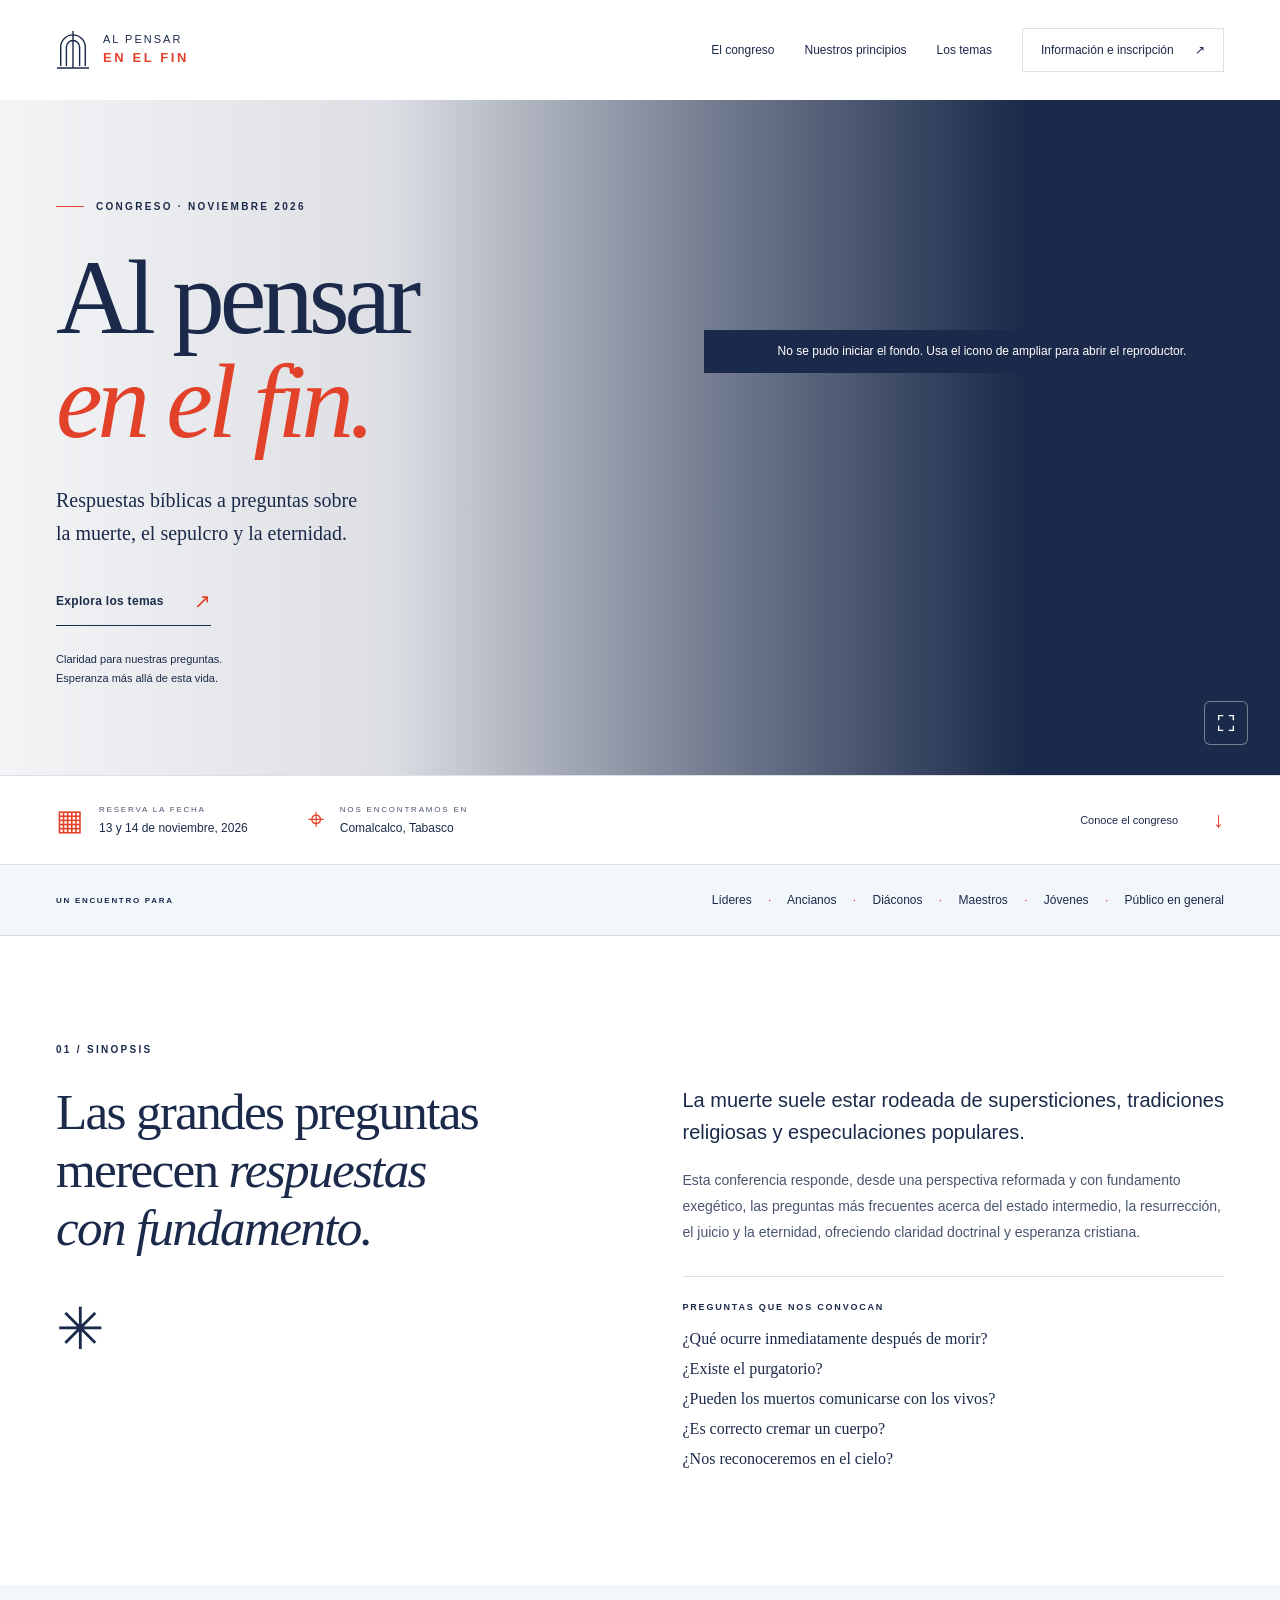
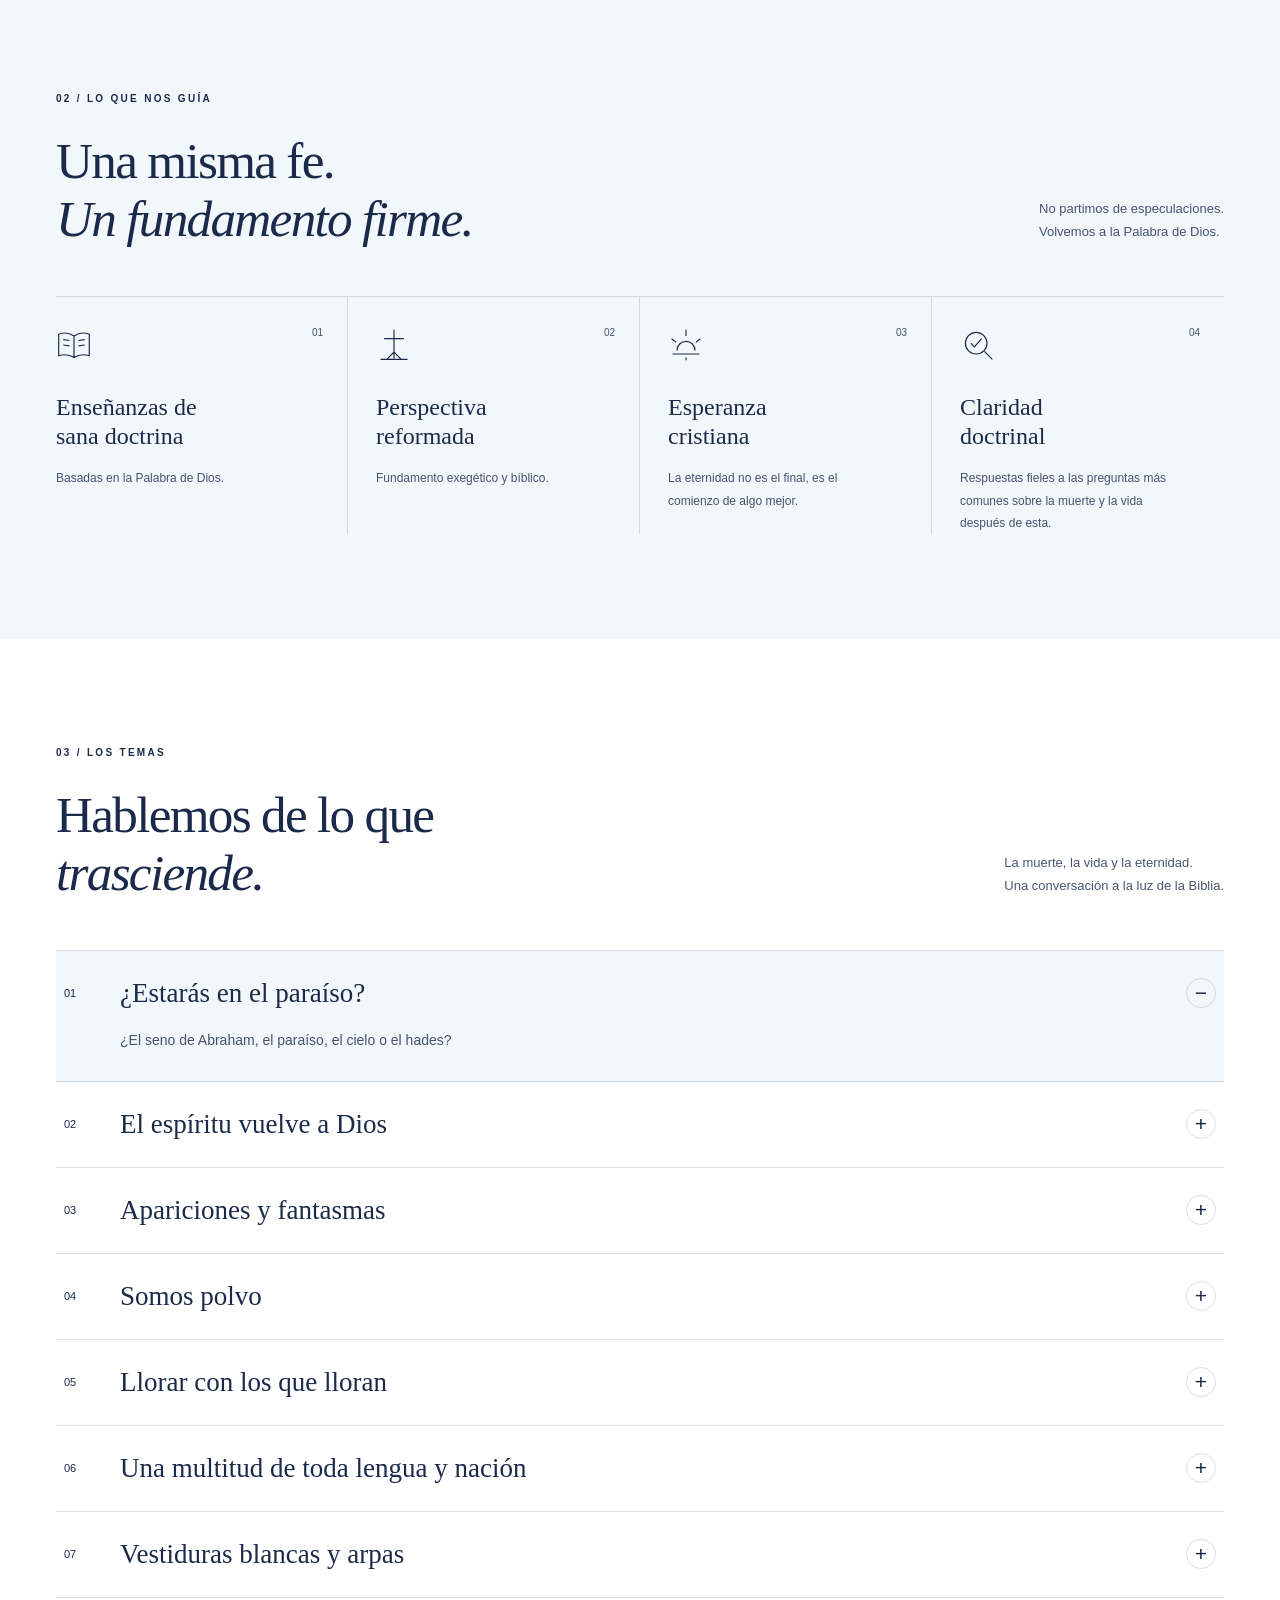
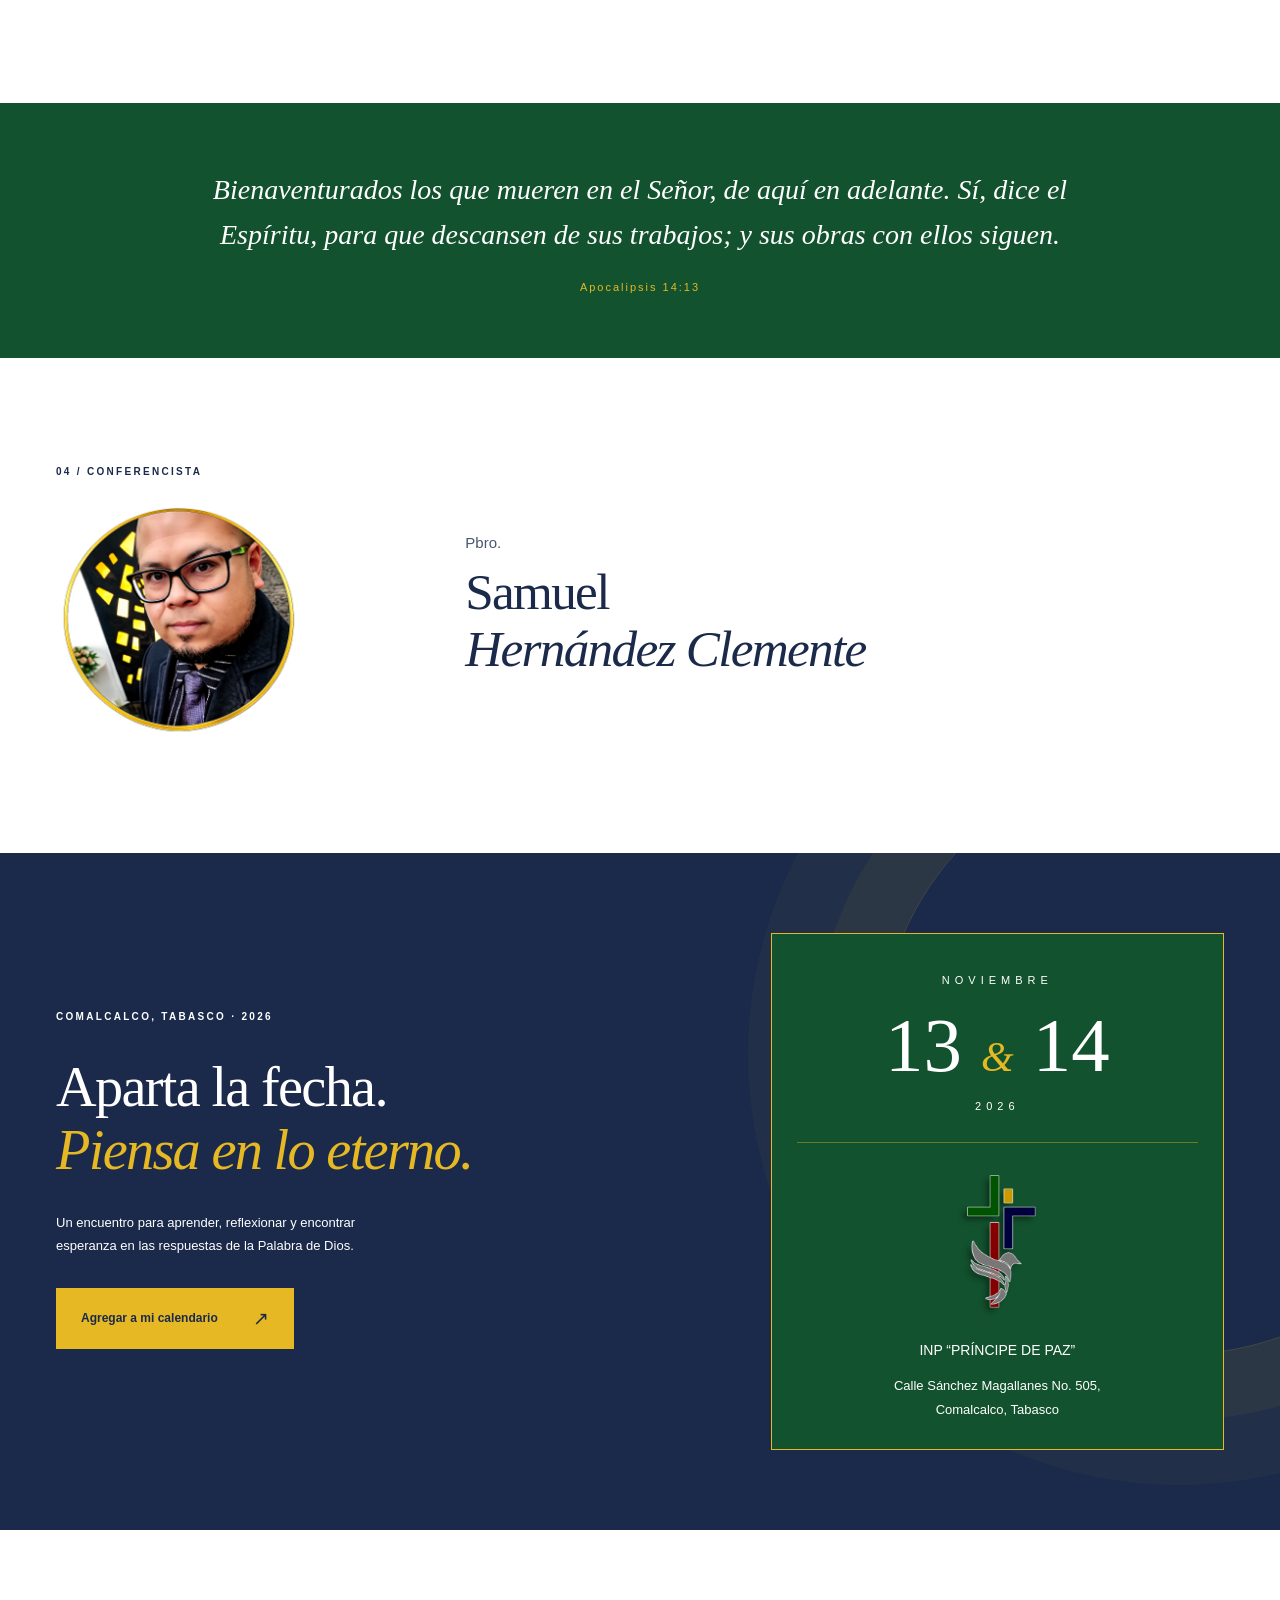
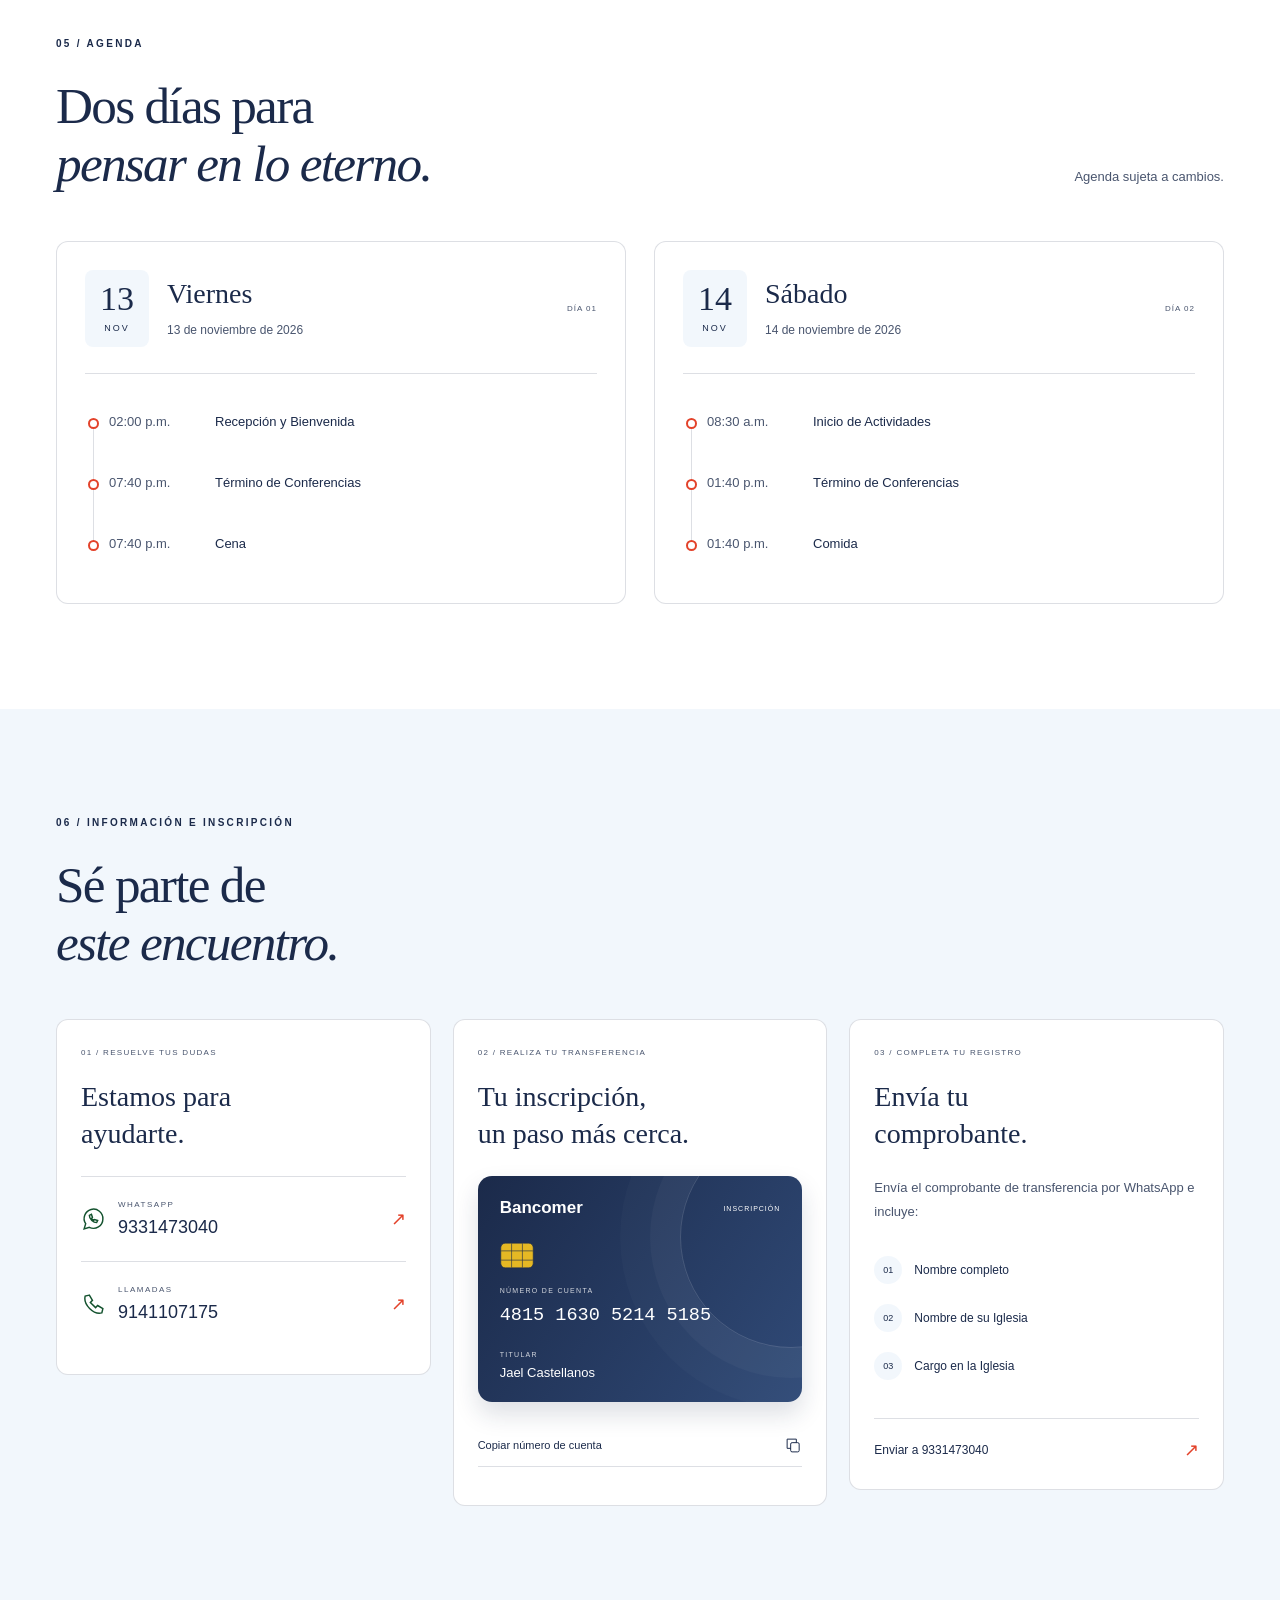
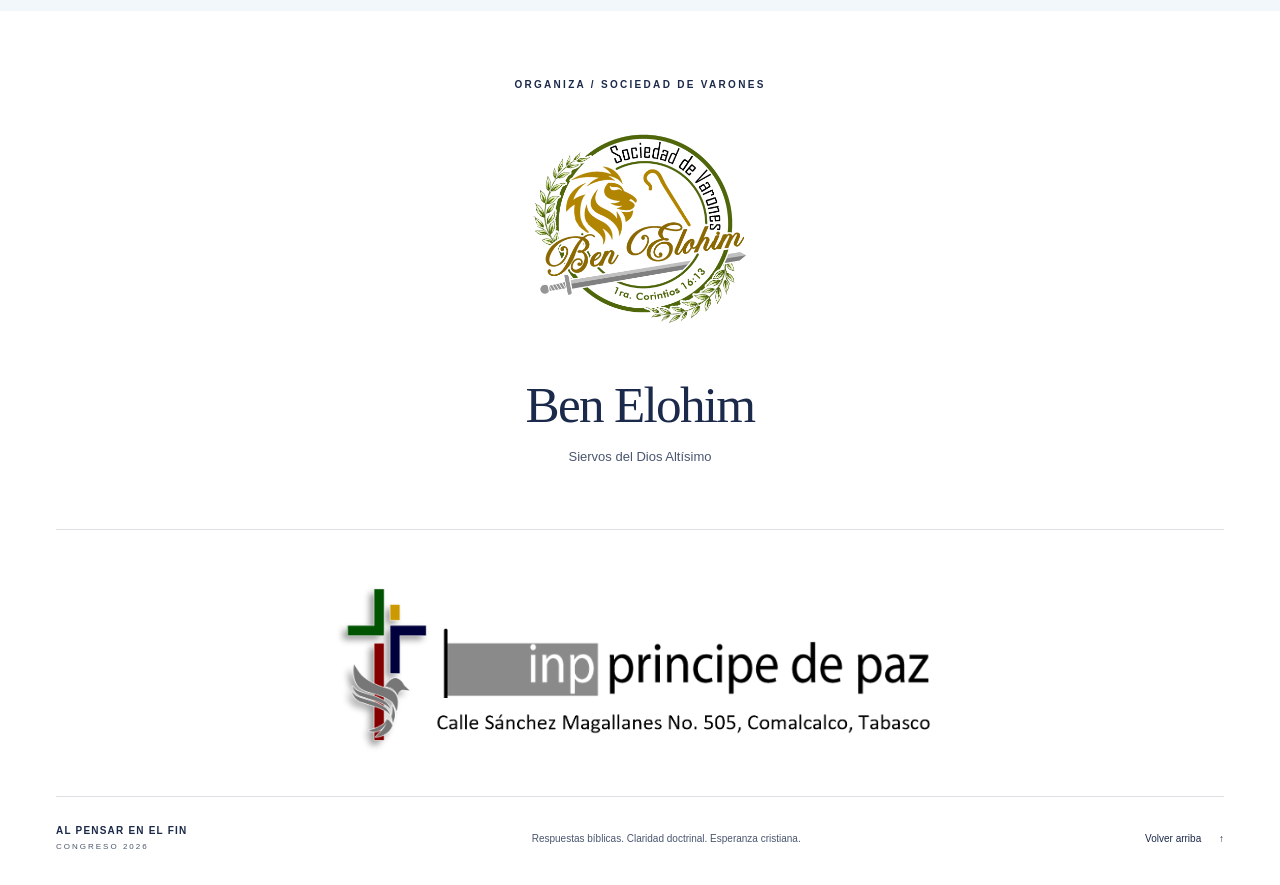
==== index.html @ 63c3a3ba "First Commit" ====
<!doctype html>
<html lang="es">
<head>
  <meta charset="UTF-8">
  <meta name="viewport" content="width=device-width, initial-scale=1">
  <meta name="theme-color" content="#1B2A4A">
  <meta name="description" content="Al pensar en el fin. Congreso de perspectiva reformada sobre la muerte, el sepulcro y la eternidad. 13 y 14 de noviembre de 2026 en Comalcalco, Tabasco.">
  <title>Al pensar en el fin — Congreso 2026</title>
  <link rel="stylesheet" href="styles.css">
  <script src="script.js" defer></script>
</head>
<body>
  <a class="skip-link" href="#contenido">Saltar al contenido</a>
  <header class="site-header">
    <a class="brand" href="#inicio" aria-label="Al pensar en el fin, inicio">
      <svg viewBox="0 0 36 42" aria-hidden="true"><path d="M5 38V18a13 13 0 0 1 26 0v20M11 38V18a7 7 0 0 1 14 0v20M18 1v39M1 40h34"/></svg>
      <span>AL PENSAR<br><strong>EN EL FIN</strong></span>
    </a>
    <button class="menu-toggle" type="button" aria-expanded="false" aria-controls="navigation">Menú <span aria-hidden="true">☰</span></button>
    <nav id="navigation" aria-label="Navegación principal">
      <a href="#congreso">El congreso</a>
      <a href="#principios">Nuestros principios</a>
      <a href="#temas">Los temas</a>
      <a class="nav-cta" href="#inscripcion">Información e inscripción <span aria-hidden="true">↗</span></a>
    </nav>
  </header>

  <main id="contenido">
    <section class="hero" id="inicio" aria-labelledby="hero-title">
      <div class="hero-inner container">
        <div class="hero-copy">
          <p class="eyebrow"><span class="little-line"></span> CONGRESO · NOVIEMBRE 2026</p>
          <h1 id="hero-title">Al pensar<br><em>en el fin.</em></h1>
          <p class="hero-description">Respuestas bíblicas a preguntas sobre<br class="desktop-break"> la muerte, el sepulcro y la eternidad.</p>
          <a class="hero-link" href="#temas">Explora los temas <span aria-hidden="true">↗</span></a>
          <p class="hero-caption">Claridad para nuestras preguntas.<br>Esperanza más allá de esta vida.</p>
        </div>
      </div>
        <div class="hero-art">
          <video class="hero-video" id="background-video" src="img/background_lite.mp4" autoplay muted loop playsinline aria-hidden="true" tabindex="-1"></video>
          <button class="video-open" id="video-open" type="button" aria-haspopup="dialog" aria-controls="video-dialog" aria-label="Ampliar video" title="Ampliar video">
            <svg viewBox="0 0 24 24" fill="none" stroke="currentColor" stroke-width="1.5" aria-hidden="true"><path d="M9 4H4v5m11-5h5v5M4 15v5h5m11-5v5h-5"/></svg>
          </button>
          <p class="video-status" id="background-status" role="status"></p>
        </div>
      <div class="hero-meta-bar"><div class="hero-meta container">
        <div><span class="meta-icon" aria-hidden="true">▦</span><p><span>RESERVA LA FECHA</span><strong>13 y 14 de noviembre, 2026</strong></p></div>
        <div><span class="meta-icon" aria-hidden="true">⌖</span><p><span>NOS ENCONTRAMOS EN</span><strong>Comalcalco, Tabasco</strong></p></div>
        <a href="#congreso" class="discover">Conoce el congreso <span aria-hidden="true">↓</span></a>
      </div></div>
    </section>

    <div class="audience-strip"><div class="container"><span>UN ENCUENTRO PARA</span><p>Líderes <b>·</b> Ancianos <b>·</b> Diáconos <b>·</b> Maestros <b>·</b> Jóvenes <b>·</b> Público en general</p></div></div>

    <section class="section container overview" id="congreso" aria-labelledby="overview-title">
      <div>
        <p class="eyebrow">01 / SINOPSIS</p>
        <h2 id="overview-title">Las grandes preguntas<br>merecen <em>respuestas<br>con fundamento.</em></h2>
        <span class="section-mark" aria-hidden="true">✳</span>
      </div>
      <div class="overview-copy">
        <p class="lead">La muerte suele estar rodeada de supersticiones, tradiciones religiosas y especulaciones populares.</p>
        <p>Esta conferencia responde, desde una perspectiva reformada y con fundamento exegético, las preguntas más frecuentes acerca del estado intermedio, la resurrección, el juicio y la eternidad, ofreciendo claridad doctrinal y esperanza cristiana.</p>
        <div class="questions">
          <p class="small-label">PREGUNTAS QUE NOS CONVOCAN</p>
          <p>¿Qué ocurre inmediatamente después de morir?</p>
          <p>¿Existe el purgatorio?</p>
          <p>¿Pueden los muertos comunicarse con los vivos?</p>
          <p>¿Es correcto cremar un cuerpo?</p>
          <p>¿Nos reconoceremos en el cielo?</p>
        </div>
      </div>
    </section>

    <section class="principles-section" id="principios" aria-labelledby="principles-title">
      <div class="container section">
        <div class="section-heading"><div><p class="eyebrow">02 / LO QUE NOS GUÍA</p><h2 id="principles-title">Una misma fe.<br><em>Un fundamento firme.</em></h2></div><p>No partimos de especulaciones.<br>Volvemos a la Palabra de Dios.</p></div>
        <div class="principles-grid">
          <article><span class="principle-number">01</span><svg viewBox="0 0 40 40" aria-hidden="true"><path d="M20 10C14 6 8 6 3 8v24c6-2 11-2 17 2 6-4 11-4 17-2V8c-5-2-11-2-17 2Zm0 0v24M8 14l7 1m-7 5 7 1m10-6 7-1m-7 7 7-1"/></svg><h3>Enseñanzas de<br>sana doctrina</h3><p>Basadas en la Palabra de Dios.</p></article>
          <article><span class="principle-number">02</span><svg viewBox="0 0 40 40" aria-hidden="true"><path d="M20 3v32M9 13h22M5 36h30M12 36l8-8 8 8"/></svg><h3>Perspectiva<br>reformada</h3><p>Fundamento exegético y bíblico.</p></article>
          <article><span class="principle-number">03</span><svg viewBox="0 0 40 40" aria-hidden="true"><path d="M5 30h30M10 26a10 10 0 0 1 20 0M20 3v7M4 13l5 4m27-4-5 4M20 34v3"/></svg><h3>Esperanza<br>cristiana</h3><p>La eternidad no es el final, es el comienzo de algo mejor.</p></article>
          <article><span class="principle-number">04</span><svg viewBox="0 0 40 40" aria-hidden="true"><circle cx="18" cy="18" r="12"/><path d="m27 27 9 9M12 18l4 4 8-9"/></svg><h3>Claridad<br>doctrinal</h3><p>Respuestas fieles a las preguntas más comunes sobre la muerte y la vida después de esta.</p></article>
        </div>
      </div>
    </section>

    <section class="section container topics-section" id="temas" aria-labelledby="topics-title">
      <div class="section-heading"><div><p class="eyebrow">03 / LOS TEMAS</p><h2 id="topics-title">Hablemos de lo que<br><em>trasciende.</em></h2></div><p>La muerte, la vida y la eternidad.<br>Una conversación a la luz de la Biblia.</p></div>
      <div class="topic-list">
        <details open><summary><span class="topic-number">01</span><h3>¿Estarás en el paraíso?</h3><span class="topic-toggle" aria-hidden="true"></span></summary><p>¿El seno de Abraham, el paraíso, el cielo o el hades?</p></details>
        <details><summary><span class="topic-number">02</span><h3>El espíritu vuelve a Dios</h3><span class="topic-toggle" aria-hidden="true"></span></summary><p>¿Espíritu, alma y cuerpo? ¿Cuántas partes nos componen?</p></details>
        <details><summary><span class="topic-number">03</span><h3>Apariciones y fantasmas</h3><span class="topic-toggle" aria-hidden="true"></span></summary><p>Almas en pena, contacto y comunicación con los muertos</p></details>
        <details><summary><span class="topic-number">04</span><h3>Somos polvo</h3><span class="topic-toggle" aria-hidden="true"></span></summary><p>Incineración, donación de órganos y eutanasia ¿Qué dice la Biblia?</p></details>
        <details><summary><span class="topic-number">05</span><h3>Llorar con los que lloran</h3><span class="topic-toggle" aria-hidden="true"></span></summary><p>¿Podemos guardar luto, hacer cultos fúnebres y visitar el cementerio?</p></details>
        <details><summary><span class="topic-number">06</span><h3>Una multitud de toda lengua y nación</h3><span class="topic-toggle" aria-hidden="true"></span></summary><p>¿Nos conoceremos en gloria?</p></details>
        <details><summary><span class="topic-number">07</span><h3>Vestiduras blancas y arpas</h3><span class="topic-toggle" aria-hidden="true"></span></summary><p>¿Qué haremos por la eternidad?</p></details>
      </div>
    </section>

    <section class="scripture-section" aria-label="Apocalipsis 14:13">
      <figure class="container">
        <blockquote>Bienaventurados los que mueren en el Señor, de aquí en adelante. Sí, dice el Espíritu, para que descansen de sus trabajos; y sus obras con ellos siguen.</blockquote>
        <figcaption>Apocalipsis 14:13</figcaption>
      </figure>
    </section>

    <section class="section container speaker-section" id="conferencista" aria-labelledby="speaker-title">
      <div class="speaker-portrait"><p class="eyebrow">04 / CONFERENCISTA</p><img src="img/foto_conferencista.png" alt="Pbro. Samuel Hernández Clemente" width="243" height="231" loading="lazy" decoding="async"></div>
      <div><p class="speaker-title">Pbro.</p><h2 id="speaker-title">Samuel<br><em>Hernández Clemente</em></h2></div>
    </section>

    <section class="event-section" id="encuentro" aria-labelledby="event-title">
      <div class="container event-inner">
        <div class="event-copy"><p class="eyebrow">COMALCALCO, TABASCO · 2026</p><h2 id="event-title">Aparta la fecha.<br><em>Piensa en lo eterno.</em></h2><p>Un encuentro para aprender, reflexionar y encontrar<br class="desktop-break"> esperanza en las respuestas de la Palabra de Dios.</p><button class="button button-gold" id="calendar-download" type="button">Agregar a mi calendario <span aria-hidden="true">↗</span></button><p class="calendar-status" id="calendar-status" role="status"></p></div>
        <div class="date-card"><span>NOVIEMBRE</span><strong>13 <i>&</i> 14</strong><span>2026</span><div class="date-location"><img class="venue-logo" src="img/logo_pp.png" alt="Logo de la INP Príncipe de Paz" loading="lazy" decoding="async">INP “PRÍNCIPE DE PAZ”</div><address>Calle Sánchez Magallanes No. 505,<br>Comalcalco, Tabasco</address></div>
      </div>
    </section>

    <section class="section container" id="agenda" aria-labelledby="agenda-title">
      <div class="section-heading"><div><p class="eyebrow">05 / AGENDA</p><h2 id="agenda-title">Dos días para<br><em>pensar en lo eterno.</em></h2></div><p>Agenda sujeta a cambios.</p></div>
      <div class="agenda-grid">
        <article class="agenda-day"><header class="agenda-header"><span class="agenda-date" aria-hidden="true">13<span>NOV</span></span><h3>Viernes <time datetime="2026-11-13">13 de noviembre de 2026</time></h3><span class="day-tag">DÍA 01</span></header><ul>
          <li><time datetime="2026-11-13T14:00:00-06:00">02:00 p.m.</time><span>Recepción y Bienvenida</span></li>
          <li><time datetime="2026-11-13T19:40:00-06:00">07:40 p.m.</time><span>Término de Conferencias</span></li>
          <li><time datetime="2026-11-13T19:40:00-06:00">07:40 p.m.</time><span>Cena</span></li>
        </ul></article>
        <article class="agenda-day"><header class="agenda-header"><span class="agenda-date" aria-hidden="true">14<span>NOV</span></span><h3>Sábado <time datetime="2026-11-14">14 de noviembre de 2026</time></h3><span class="day-tag">DÍA 02</span></header><ul>
          <li><time datetime="2026-11-14T08:30:00-06:00">08:30 a.m.</time><span>Inicio de Actividades</span></li>
          <li><time datetime="2026-11-14T13:40:00-06:00">01:40 p.m.</time><span>Término de Conferencias</span></li>
          <li><time datetime="2026-11-14T13:40:00-06:00">01:40 p.m.</time><span>Comida</span></li>
        </ul></article>
      </div>
    </section>

    <section class="registration-section" id="inscripcion" aria-labelledby="registration-title">
      <div class="section container">
        <div class="section-heading"><div><p class="eyebrow">06 / INFORMACIÓN E INSCRIPCIÓN</p><h2 id="registration-title">Sé parte de<br><em>este encuentro.</em></h2></div></div>
        <div class="registration-grid">
          <article class="contact-card">
            <span class="registration-step">01 / RESUELVE TUS DUDAS</span><h3>Estamos para<br>ayudarte.</h3>
            <a class="contact-action" href="https://wa.me/529331473040" target="_blank" rel="noopener"><svg viewBox="0 0 24 24" aria-hidden="true"><path d="M21 11.5a9 9 0 0 1-13 8L3 21l1.5-5A9 9 0 1 1 21 11.5Z"/><path d="M8 8c0 4 4 7 7 7l1-2-3-1-1 1-2-2 1-1-1-3Z"/></svg><span><small>WHATSAPP</small>9331473040</span><span aria-hidden="true">↗</span></a>
            <a class="contact-action" href="tel:+529141107175"><svg viewBox="0 0 24 24" aria-hidden="true"><path d="m8 3-4 1c-2 8 8 18 16 16l1-4-5-3-2 2-5-5 2-2Z"/></svg><span><small>LLAMADAS</small>9141107175</span><span aria-hidden="true">↗</span></a>
          </article>
          <article class="payment-panel">
            <span class="registration-step">02 / REALIZA TU TRANSFERENCIA</span><h3>Tu inscripción,<br>un paso más cerca.</h3>
            <div class="bank-card" aria-label="Datos bancarios para la inscripción">
              <div class="bank-card-top"><strong>Bancomer</strong><span>INSCRIPCIÓN</span></div>
              <svg class="card-chip" viewBox="0 0 44 34" aria-hidden="true"><rect x="1" y="1" width="42" height="32" rx="6"/><path d="M15 1v10H1m42 0H29V1M15 33V23H1m42 0H29v10M15 11h14v12H15Z"/></svg>
              <span class="bank-label">NÚMERO DE CUENTA</span>
              <strong class="account-number" id="account-number" data-account="4815163052145185">4815 1630 5214 5185</strong>
              <span class="bank-label">TITULAR</span><span class="bank-holder">Jael Castellanos</span>
            </div>
            <button class="copy-account" id="copy-account" type="button">Copiar número de cuenta <svg viewBox="0 0 24 24" aria-hidden="true"><rect x="8" y="8" width="12" height="13" rx="2"/><path d="M16 8V3H3v13h5"/></svg></button>
            <p class="copy-status" id="copy-status" role="status"></p>
          </article>
          <article class="receipt-card">
            <span class="registration-step">03 / COMPLETA TU REGISTRO</span><h3>Envía tu<br>comprobante.</h3><p>Envía el comprobante de transferencia por WhatsApp e incluye:</p>
            <ol class="receipt-checklist"><li>Nombre completo</li><li>Nombre de su Iglesia</li><li>Cargo en la Iglesia</li></ol>
            <a class="receipt-link" href="https://wa.me/529331473040" target="_blank" rel="noopener">Enviar a 9331473040 <span aria-hidden="true">↗</span></a>
          </article>
        </div>
      </div>
    </section>
    <section class="organizer-section container" aria-labelledby="organizer-title"><p class="eyebrow">ORGANIZA / SOCIEDAD DE VARONES</p><a class="organizer-logo-link" href="ben-elohim.html" aria-label="Ir a la página de Ben Elohim"><img class="organizer-logo" src="img/logo_ben_elohim.png" alt="Logo de la Sociedad de Varones Ben Elohim" width="950" height="950" loading="lazy" decoding="async"></a><h2 id="organizer-title">Ben Elohim</h2><p>Siervos del Dios Altísimo</p></section>
  </main>
  <dialog class="video-dialog" id="video-dialog" aria-labelledby="video-title">
    <div class="video-dialog-header"><h2 id="video-title">Al pensar en el fin</h2><button class="video-close" id="video-close" type="button" autofocus>Cerrar <span aria-hidden="true">×</span></button></div>
    <video id="full-video" src="img/background_lite.mp4" controls playsinline preload="none" aria-label="Video de Al pensar en el fin">Tu navegador no admite video HTML5. <a href="img/background_lite.mp4">Abrir el video</a>.</video>
    <p class="player-status" id="player-status" role="status"></p>
    <a class="video-direct-link" href="img/background_lite.mp4" target="_blank" rel="noopener">Abrir video directamente ↗</a>
  </dialog>
  <footer class="site-footer">
    <div class="container">
      <img class="footer-church-logo" src="img/footer_pp.png" alt="Iglesia Nacional Presbiteriana Príncipe de Paz" loading="lazy" decoding="async">
      <div class="footer-bottom"><a class="footer-brand" href="#inicio">AL PENSAR EN EL FIN<span>CONGRESO 2026</span></a><p>Respuestas bíblicas. Claridad doctrinal. Esperanza cristiana.</p><a href="#inicio">Volver arriba <span aria-hidden="true">↑</span></a></div>
    </div>
  </footer>
</body>
</html>
---- styles.css ----
@charset "UTF-8";

:root {
  --space: #1B2A4A;
  --cerulean: #1B2A4A;
  --sky: #5B9BD5;
  --fire: #E3422A;
  --gold: #E5B824;
  --green: #13522E;
  --paper: #FFFFFF;
  --ink: #1B2A4A;
  --muted: #1b2a4acc;
  --border: #1b2a4a26;
}

* { box-sizing: border-box; }
html { scroll-behavior: smooth; scroll-padding-top: 100px; }
body { margin: 0; background: var(--paper); color: var(--ink); font-family: Arial, Helvetica, sans-serif; -webkit-font-smoothing: antialiased; }
a { color: inherit; text-decoration: none; }
button { font: inherit; cursor: pointer; }
a, button, summary { -webkit-tap-highlight-color: transparent; }
:focus-visible { outline: 3px solid var(--cerulean); outline-offset: 6px; }
::selection { background: var(--sky); color: var(--space); }
.container { width: min(1200px, calc(100% - 112px)); margin-inline: auto; }
.skip-link { position: fixed; top: -100px; left: 20px; padding: 14px; background: white; z-index: 20; }
.skip-link:focus { top: 10px; }
.site-header { min-height: 100px; display: flex; align-items: center; justify-content: space-between; gap: 30px; padding: 20px 56px; max-width: 1600px; margin: auto; }
.brand { display: flex; align-items: center; gap: 13px; flex-shrink: 0; }
.brand svg { width: 34px; height: 42px; stroke: var(--ink); stroke-width: 1.5; fill: none; }
.brand span { font-size: 11px; letter-spacing: 2px; line-height: 1.6; }
.brand strong { font-size: 13px; letter-spacing: 2.6px; color: var(--fire); }
nav { display: flex; align-items: center; gap: 30px; font-size: 12px; }
nav > a:not(.nav-cta):hover { color: var(--cerulean); }
.nav-cta { padding: 14px 18px; border: 1px solid var(--border); }
.nav-cta span { margin-left: 18px; color: var(--cerulean); }
.nav-cta:hover { border-color: var(--cerulean); }
.menu-toggle { display: none; }
.hero { background: linear-gradient(180deg, var(--sky), var(--paper)); color: var(--ink); position: relative; overflow: hidden; }
.hero::before { content: ""; position: absolute; inset: 0; z-index: 1; background: linear-gradient(90deg, #fffffff2 0%, #ffffffd9 30%, #ffffff66 55%, #ffffff00 80%); pointer-events: none; }
.hero-inner { display: grid; grid-template-columns: 1fr 1fr; position: relative; z-index: 2; min-height: 675px; align-items: center; pointer-events: none; }
.hero-copy { padding: 62px 0 50px; position: relative; z-index: 1; }
.hero-copy > * { pointer-events: auto; }
.eyebrow { font-size: 10px; font-weight: 600; letter-spacing: 2.3px; line-height: 1.8; margin: 0 0 30px; }
.hero .eyebrow { color: var(--ink); display: flex; align-items: center; gap: 12px; }
.little-line { height: 1px; width: 28px; background: var(--fire); }
h1, h2, h3, p { margin-top: 0; }
h1, h2 { font-family: Georgia, "Times New Roman", serif; font-weight: 400; }
h1 { font-size: clamp(80px, 8.2vw, 122px); letter-spacing: -5px; line-height: .99; margin-bottom: 30px; }
h1 em { color: var(--fire); font-weight: 400; }
.hero-description { font-family: Georgia, "Times New Roman", serif; font-size: 20px; color: var(--ink); max-width: 430px; line-height: 1.65; margin-bottom: 28px; }
.button { display: inline-flex; align-items: center; justify-content: space-between; gap: 35px; padding: 18px 24px; font-size: 12px; font-weight: 600; border: 1px solid transparent; min-height: 52px; transition: background .2s, transform .2s; }
.button-gold { background: var(--gold); color: var(--space); }
.button-gold:hover { background: var(--paper); border-color: var(--gold); transform: translateY(-2px); }
.button span { font-size: 19px; font-weight: 400; }
.hero-link { display: inline-flex; align-items: center; gap: 30px; min-height: 48px; padding: 10px 0; border-bottom: 1px solid currentColor; color: var(--ink); font-size: 12px; font-weight: 600; letter-spacing: .3px; transition: color .2s; }
.hero-link span { font-size: 20px; font-weight: 400; color: var(--fire); transition: transform .2s; }
.hero-link:hover { color: var(--fire); }
.hero-link:hover span { transform: translate(3px, -3px); }
.hero-caption { margin: 24px 0 0; color: var(--ink); font-size: 11px; line-height: 1.8; }
.hero-art { position: absolute; inset: 0; overflow: hidden; background: var(--space); color: var(--paper); }
.hero-video { position: absolute; inset: 0; width: 100%; height: 100%; object-fit: cover; }
.video-open { position: absolute; z-index: 3; bottom: 120px; right: 32px; width: 44px; height: 44px; padding: 10px; display: grid; place-items: center; border: 1px solid #ffffff66; border-radius: 6px; color: var(--paper); background: #1b2a4a80; }
.video-open:hover { background: var(--space); border-color: var(--paper); }
.video-open:focus-visible { outline-color: var(--gold); }
.video-open svg { width: 22px; height: 22px; }
.video-status { position: absolute; z-index: 2; top: 30%; left: 55%; right: 20px; text-align: center; font-size: 12px; line-height: 1.6; pointer-events: none; }
.video-status:not(:empty) { background: var(--space); padding: 12px; }
body:has(.video-dialog[open]) { overflow: hidden; }
.video-dialog { width: min(1000px, calc(100% - 32px)); max-height: calc(100dvh - 32px); padding: 20px; border: 1px solid var(--gold); border-radius: 8px; background: var(--space); color: var(--paper); }
.video-dialog::backdrop { background: #1b2a4ae6; }
.video-dialog-header { display: flex; align-items: center; justify-content: space-between; gap: 16px; margin-bottom: 18px; }
.video-dialog h2 { font-size: 26px; letter-spacing: -.5px; margin: 0; }
.video-close { background: transparent; color: var(--paper); border: 1px solid var(--paper); padding: 10px 14px; flex-shrink: 0; }
.video-close span { margin-left: 10px; }
.video-dialog video { display: block; width: 100%; max-height: 65dvh; background: #000; }
.player-status { font-size: 13px; line-height: 1.6; margin: 12px 0; }
.video-direct-link { font-size: 12px; text-decoration: underline; text-underline-offset: 3px; }
.hero-meta-bar { position: relative; z-index: 2; background: var(--paper); color: var(--ink); border-block: 1px solid var(--border); }
.hero-meta { position: relative; display: flex; align-items: center; gap: 60px; padding-block: 27px; }
.hero-meta > div { display: flex; align-items: center; gap: 16px; }
.meta-icon { font-size: 29px; font-weight: 400; color: var(--fire); }
.hero-meta p { margin: 0; display: grid; gap: 7px; }
.hero-meta p span { font-size: 8px; letter-spacing: 1.8px; color: var(--muted); }
.hero-meta strong { font-size: 12px; font-weight: 400; }
.discover { margin-left: auto; font-size: 11px; display: flex; align-items: center; gap: 35px; }
.discover:hover { color: var(--fire); }
.discover span { color: var(--fire); font-size: 22px; }
.audience-strip { border-bottom: 1px solid var(--border); background: #5b9bd514; }
.audience-strip .container { display: flex; align-items: center; justify-content: space-between; padding-block: 25px; gap: 25px; }
.audience-strip span { font-size: 8px; letter-spacing: 1.7px; font-weight: 600; white-space: nowrap; }
.audience-strip p { margin: 0; font-size: 12px; color: var(--ink); line-height: 1.7; }
.audience-strip b { font-weight: 400; padding-inline: 13px; color: var(--fire); }
.section { padding-block: 105px; }
.overview { display: grid; grid-template-columns: 1fr 1fr; gap: 85px; }
.section .eyebrow { color: var(--cerulean); margin-bottom: 24px; }
h2 { font-size: clamp(37px, 4vw, 55px); line-height: 1.13; letter-spacing: -1.7px; margin-bottom: 28px; }
h2 em { font-weight: 400; color: var(--cerulean); }
.section-mark { display: block; font-size: 58px; color: var(--cerulean); margin-top: 38px; }
.overview-copy { padding-top: 43px; }
.overview-copy > p { line-height: 1.85; font-size: 14px; color: var(--muted); }
.overview-copy .lead { font-size: 20px; line-height: 1.6; color: var(--space); margin-bottom: 20px; }
.questions { margin-top: 30px; border-top: 1px solid var(--border); padding-top: 25px; }
.small-label { font-size: 9px; font-weight: 600; letter-spacing: 1.8px; margin-bottom: 18px; }
.questions > p:not(.small-label) { font-family: Georgia, "Times New Roman", serif; font-size: 16px; margin-bottom: 12px; }
.principles-section { background: #5b9bd514; }
.section-heading { display: flex; justify-content: space-between; gap: 40px; align-items: flex-end; margin-bottom: 48px; }
.section-heading h2 { margin-bottom: 0; }
.section-heading > p { font-size: 13px; color: var(--muted); line-height: 1.8; margin-bottom: 4px; max-width: 320px; }
.principles-grid { display: grid; grid-template-columns: repeat(4, 1fr); border-top: 1px solid var(--border); }
.principles-grid article { padding: 30px 28px 0; border-right: 1px solid var(--border); position: relative; }
.principles-grid article:first-child { padding-left: 0; }
.principles-grid article:last-child { padding-right: 0; border-right: 0; }
.principle-number { position: absolute; right: 24px; top: 30px; color: var(--muted); font-size: 10px; }
.principles-grid svg { display: block; width: 36px; height: 36px; fill: none; stroke: var(--cerulean); stroke-width: 1.3; margin-bottom: 30px; }
.principles-grid h3 { font-family: Georgia, "Times New Roman", serif; font-size: 24px; font-weight: 400; line-height: 1.2; margin-bottom: 17px; }
.principles-grid p { font-size: 12px; line-height: 1.85; color: var(--muted); margin: 0; max-width: 210px; }
.topic-list { border-top: 1px solid var(--border); }
.topic-list details, .topic-static { border-bottom: 1px solid var(--border); }
summary, .topic-static { display: flex; gap: 30px; align-items: center; padding: 27px 8px; }
summary { cursor: pointer; list-style: none; }
summary::-webkit-details-marker { display: none; }
.topic-number { color: var(--cerulean); font-size: 11px; min-width: 26px; }
.topic-list h3 { margin: 0; font-family: Georgia, "Times New Roman", serif; font-size: 27px; font-weight: 400; }
.topic-toggle { margin-left: auto; width: 30px; height: 30px; border: 1px solid var(--border); border-radius: 50%; display: grid; place-items: center; flex-shrink: 0; color: var(--cerulean); }
.topic-toggle::before { content: "+"; font-size: 21px; font-weight: 400; }
details[open] .topic-toggle::before { content: "−"; }
details[open] { background: #5b9bd514; }
.topic-list details p { margin: -8px 55px 28px 64px; color: var(--muted); font-size: 14px; line-height: 1.8; }
summary:hover h3 { color: var(--cerulean); }
.event-section { background: var(--space); color: white; position: relative; overflow: hidden; }
.event-section::before { content: ""; position: absolute; width: 600px; height: 600px; border: 1px solid #e5b82433; border-radius: 50%; right: -200px; top: -100px; box-shadow: 0 0 0 65px #e5b8240d, 0 0 0 130px #e5b82408; }
.event-inner { padding-block: 80px; display: grid; grid-template-columns: 1.4fr 1fr; align-items: center; gap: 80px; position: relative; }
.event-copy .eyebrow { color: var(--paper); }
.event-copy h2 { font-size: clamp(40px, 4.4vw, 60px); }
.event-copy h2 em { color: var(--gold); }
.event-copy > p:not(.eyebrow):not(.calendar-status) { color: var(--paper); font-size: 13px; line-height: 1.8; margin-bottom: 30px; }
.calendar-status { font-size: 11px; color: var(--paper); margin: 12px 0 0; min-height: 15px; }
.date-card { text-align: center; padding: 40px 25px 28px; border: 1px solid var(--gold); background: var(--green); }
.date-card > span { display: block; font-size: 11px; letter-spacing: 5px; color: var(--paper); }
.date-card > strong { display: block; font-family: Georgia, "Times New Roman", serif; font-size: clamp(64px, 6vw, 86px); font-weight: 400; margin: 16px 0 10px; white-space: nowrap; }
.date-card i { font-size: 42px; color: var(--gold); }
.date-location { border-top: 1px solid #e5b82466; margin-top: 30px; padding-top: 23px; font-size: 14px; }
.venue-logo { display: block; width: min(100%, 90px); height: auto; margin: 0 auto 18px; }
.date-card p { color: var(--paper); font-size: 11px; line-height: 1.8; margin: 13px 0 0; }
.date-card address { font-size: 13px; font-style: normal; line-height: 1.8; margin-top: 16px; }
.scripture-section { background: var(--green); color: var(--paper); padding-block: 65px; text-align: center; }
.scripture-section figure { margin-block: 0; }
.scripture-section blockquote { max-width: 860px; margin: 0 auto 24px; font: italic 28px/1.6 Georgia, "Times New Roman", serif; }
.scripture-section figcaption { color: var(--gold); font-size: 11px; letter-spacing: 2px; }
.speaker-section { display: grid; grid-template-columns: 1fr 2fr; gap: 30px; align-items: center; }
.speaker-portrait img { display: block; width: min(100%, 243px); height: auto; }
.speaker-title { color: var(--muted); font-size: 15px; margin-bottom: 12px; }
.speaker-section h2 { margin: 0; }
.agenda-grid { display: grid; grid-template-columns: 1fr 1fr; gap: 28px; }
.agenda-day { border: 1px solid var(--border); border-radius: 12px; padding: 28px; background: var(--paper); }
.agenda-header { display: flex; align-items: center; gap: 18px; border-bottom: 1px solid var(--border); padding-bottom: 26px; margin-bottom: 10px; }
.agenda-date { display: grid; justify-items: center; background: #5b9bd514; border-radius: 8px; padding: 12px 15px; font: 34px/1 Georgia, "Times New Roman", serif; }
.agenda-date > span { font: 9px/1.5 Arial, Helvetica, sans-serif; letter-spacing: 2px; margin-top: 6px; }
.day-tag { margin-left: auto; font-size: 8px; letter-spacing: 1px; color: var(--muted); white-space: nowrap; }
.agenda-day h3, .registration-grid h3 { font: 28px/1.3 Georgia, "Times New Roman", serif; font-weight: 400; margin-bottom: 24px; }
.agenda-header h3 { margin: 0; }
.agenda-day h3 time { display: block; font: 12px/1.8 Arial, Helvetica, sans-serif; color: var(--muted); margin-top: 8px; }
.agenda-day ul { list-style: none; margin: 0; padding: 8px 0 0; }
.agenda-day li { position: relative; display: grid; grid-template-columns: 88px 1fr; gap: 18px; padding: 20px 0 20px 24px; font-size: 13px; line-height: 1.6; }
.agenda-day li::before { content: ""; position: absolute; left: 3px; top: 26px; width: 7px; height: 7px; border: 2px solid var(--fire); border-radius: 50%; background: var(--paper); z-index: 1; }
.agenda-day li:not(:last-child)::after { content: ""; position: absolute; left: 8px; top: 34px; bottom: -27px; width: 1px; background: var(--border); }
.agenda-day li time { color: var(--muted); font-variant-numeric: tabular-nums; }
.registration-section { background: #5b9bd514; }
.registration-grid { display: grid; grid-template-columns: repeat(3, minmax(0, 1fr)); gap: 22px; align-items: start; }
.registration-grid article { border: 1px solid var(--border); border-radius: 12px; padding: 28px 24px; background: var(--paper); min-width: 0; }
.registration-step { display: block; font-size: 8px; letter-spacing: 1.3px; color: var(--muted); margin-bottom: 22px; }
.registration-grid p, .registration-grid ul { font-size: 13px; line-height: 1.85; color: var(--muted); }
.registration-grid p { margin: 20px 0 8px; }
.registration-grid ul { padding-left: 18px; margin-bottom: 0; }
.contact-action { display: flex; align-items: center; gap: 12px; padding: 23px 0; border-top: 1px solid var(--border); font-size: 18px; font-variant-numeric: tabular-nums; }
.contact-action > svg { width: 25px; height: 25px; fill: none; stroke: var(--green); stroke-width: 1.4; flex-shrink: 0; }
.contact-action small { display: block; font-size: 8px; letter-spacing: 1.5px; color: var(--muted); margin-bottom: 8px; }
.contact-action > span:last-child { margin-left: auto; color: var(--fire); }
.contact-action:hover, .receipt-link:hover { color: var(--fire); }
.bank-card { position: relative; isolation: isolate; overflow: hidden; border-radius: 14px; padding: 22px; color: var(--paper); background: linear-gradient(125deg, var(--space), #304a77); box-shadow: 0 12px 25px #1b2a4a26; }
.bank-card::before { content: ""; position: absolute; z-index: -1; width: 220px; height: 220px; border: 1px solid #ffffff26; border-radius: 50%; right: -100px; top: -50px; box-shadow: 0 0 0 30px #ffffff08, 0 0 0 60px #ffffff05; }
.bank-card-top { display: flex; justify-content: space-between; align-items: center; gap: 8px; }
.bank-card-top strong { font-size: 17px; }
.bank-card-top > span { font-size: 7px; letter-spacing: 1px; }
.card-chip { display: block; width: 34px; height: 27px; margin: 24px 0 18px; fill: var(--gold); stroke: var(--space); stroke-width: .8; }
.bank-label { display: block; font-size: 7px; letter-spacing: 1.3px; color: #ffffffcc; }
.account-number { display: block; font: 400 clamp(14px, 1.45vw, 21px)/1.6 "Courier New", monospace; white-space: nowrap; margin: 7px 0 20px; user-select: all; }
.bank-holder { display: block; font-size: 13px; margin-top: 7px; }
.copy-account { display: flex; width: 100%; justify-content: space-between; align-items: center; gap: 10px; margin-top: 23px; padding: 12px 0; font-size: 11px; color: var(--ink); border: 0; border-bottom: 1px solid var(--border); background: transparent; }
.copy-account svg { width: 17px; height: 17px; fill: none; stroke: currentColor; stroke-width: 1.4; }
.copy-account:hover { color: var(--fire); }
.registration-grid .copy-status { margin: 10px 0 0; font-size: 11px; line-height: 1.6; }
.receipt-checklist { list-style: none; counter-reset: receipt; padding: 0; margin: 22px 0 28px; }
.receipt-checklist li { counter-increment: receipt; display: flex; align-items: center; gap: 12px; padding: 10px 0; font-size: 12px; line-height: 1.6; }
.receipt-checklist li::before { content: counter(receipt, decimal-leading-zero); display: grid; place-items: center; width: 28px; height: 28px; border-radius: 50%; background: #5b9bd514; color: var(--ink); font-size: 9px; flex-shrink: 0; }
.receipt-link { display: flex; align-items: center; justify-content: space-between; gap: 10px; border-top: 1px solid var(--border); padding-top: 20px; font-size: 12px; }
.receipt-link span { color: var(--fire); font-size: 18px; }
.organizer-section { padding-block: 65px; text-align: center; border-bottom: 1px solid var(--border); }
.organizer-section .eyebrow { margin-bottom: 18px; }
.organizer-logo-link { display: block; width: min(100%, 240px); margin: 0 auto 24px; }
.organizer-logo-link .organizer-logo { margin: 0; }
.organizer-logo { display: block; width: min(100%, 240px); height: auto; margin: 0 auto 24px; }
.organizer-section h2 { margin-bottom: 15px; }
.organizer-section > p:last-child { color: var(--muted); font-size: 13px; margin: 0; }
.site-footer { padding-block: 48px 30px; background: var(--paper); }
.footer-church-logo { display: block; width: min(100%, 620px); height: auto; margin: 0 auto 36px; }
.footer-bottom { display: flex; justify-content: space-between; align-items: center; gap: 25px; padding-top: 25px; border-top: 1px solid var(--border); }
.footer-brand { font-size: 10px; font-weight: 600; letter-spacing: 1.2px; line-height: 1.8; }
.footer-brand span { display: block; font-size: 8px; font-weight: 400; letter-spacing: 2px; color: var(--muted); }
.site-footer p { margin: 0; font-size: 10px; color: var(--muted); }
.footer-bottom > a:last-child { font-size: 10px; white-space: nowrap; }
.footer-bottom > a:last-child span { padding-left: 15px; color: var(--cerulean); }

@media (min-width: 1600px) {
  .hero-inner { min-height: 740px; }
}
@media (max-width: 1050px) {
  .registration-grid { grid-template-columns: 1fr 1fr; }
  .receipt-card { grid-column: 1 / -1; }
  .container { width: calc(100% - 64px); }
  .site-header { padding-inline: 32px; }
  nav { gap: 20px; font-size: 11px; }
  .nav-cta { padding-inline: 12px; }
  .hero-inner { min-height: 610px; }
  h1 { font-size: 90px; }
  .hero-meta { gap: 30px; }
  .discover { gap: 15px; }
  .audience-strip .container { flex-direction: column; gap: 8px; align-items: flex-start; }
  .audience-strip b { padding-inline: 10px; }
  .overview { gap: 45px; }
  .principles-grid article { padding-inline: 18px; }
  .principles-grid h3 { font-size: 21px; }
  .event-inner { gap: 45px; }
}
@media (max-width: 760px) {
  .speaker-section, .agenda-grid, .registration-grid { grid-template-columns: 1fr; gap: 32px; }
  .scripture-section blockquote { font-size: 23px; }
  .receipt-card { grid-column: auto; }
  .agenda-day { padding: 22px 18px; }
  .agenda-header { gap: 12px; }
  .agenda-header h3 { font-size: 24px; }
  .agenda-day h3 time { font-size: 10px; }
  .agenda-date { font-size: 29px; padding: 10px 12px; }
  .day-tag { font-size: 7px; }
  .agenda-day li { grid-template-columns: 78px 1fr; gap: 12px; font-size: 12px; }
  .account-number { font-size: clamp(15px, 4.7vw, 23px); }
  html { scroll-padding-top: 24px; }
  .container { width: calc(100% - 40px); }
  .site-header { min-height: 80px; padding: 16px 20px; flex-wrap: wrap; gap: 0; }
  .brand svg { width: 27px; height: 35px; }
  .brand span { font-size: 9px; }
  .brand strong { font-size: 11px; }
  .menu-toggle { display: flex; align-items: center; gap: 12px; border: 1px solid var(--border); background: transparent; color: var(--space); padding: 10px 12px; font-size: 12px; }
  nav { width: 100%; padding: 24px 0 8px; flex-direction: column; align-items: stretch; gap: 0; }
  .js nav:not(.is-open) { display: none; }
  nav > a { padding: 15px 5px; }
  nav .nav-cta { margin-top: 10px; padding: 15px; }
  .hero-inner { grid-template-columns: 1fr; min-height: auto; }
  .hero-copy { padding: 48px 0 190px; }
  .eyebrow { font-size: 9px; letter-spacing: 1.8px; }
  h1 { font-size: clamp(76px, 16vw, 110px); letter-spacing: -4px; }
  .hero-description { font-size: 18px; }
  .hero-caption { font-size: 10px; }
  .hero::before { background: linear-gradient(180deg, #fffffff2, #ffffffd9 45%, #ffffff00 75%); }
  .video-open { right: 20px; bottom: 275px; }
  .video-status { top: auto; bottom: 385px; left: 20px; }
  .video-dialog h2 { font-size: 22px; }
  .hero-meta { flex-wrap: wrap; gap: 24px; padding-block: 26px; }
  .hero-meta > div { width: 100%; }
  .hero-meta p span { font-size: 8px; }
  .hero-meta strong { font-size: 13px; }
  .discover { margin: 0; padding-top: 8px; }
  .audience-strip .container { padding-block: 22px; }
  .audience-strip p { font-size: 11px; }
  .audience-strip b { padding-inline: 5px; }
  .section { padding-block: 65px; }
  .overview { grid-template-columns: 1fr; gap: 15px; }
  h2 { font-size: 39px; letter-spacing: -1.3px; }
  .section-mark { display: none; }
  .overview-copy { padding-top: 0; }
  .overview-copy .lead { font-size: 18px; }
  .overview-copy > p { font-size: 13px; }
  .section-heading { flex-direction: column; align-items: flex-start; gap: 22px; margin-bottom: 32px; }
  .section-heading > p { font-size: 12px; }
  .principles-grid { grid-template-columns: 1fr 1fr; }
  .principles-grid article { padding: 24px 18px 25px 0; border-bottom: 1px solid var(--border); }
  .principles-grid article:nth-child(2n) { border-right: 0; padding-left: 20px; padding-right: 0; }
  .principles-grid article:nth-child(n+3) { border-bottom: 0; }
  .principle-number { right: 16px; top: 26px; font-size: 9px; }
  .principles-grid article:nth-child(2n) .principle-number { right: 0; }
  .principles-grid h3 { font-size: 23px; }
  .principles-grid p { font-size: 11px; }
  .principles-grid svg { margin-bottom: 22px; }
  summary, .topic-static { padding: 24px 0; gap: 12px; }
  .topic-list h3 { font-size: 21px; line-height: 1.3; }
  .topic-number { font-size: 10px; min-width: 22px; }
  .topic-toggle { width: 25px; height: 25px; }
  .topic-list details p { margin: -7px 30px 24px 34px; font-size: 12px; }
  .event-inner { grid-template-columns: 1fr; padding-block: 60px; gap: 30px; }
  .event-copy h2 { font-size: 42px; }
  .date-card { max-width: 420px; width: 100%; justify-self: center; }
  .date-card > strong { font-size: 80px; }
  .site-footer { padding-block: 32px 28px; }
  .footer-bottom { flex-wrap: wrap; gap: 20px; }
  .site-footer p { order: 3; width: 100%; font-size: 9px; }
  .footer-bottom > a:last-child { margin-left: auto; }
}
@media (prefers-reduced-motion: reduce) {
  html { scroll-behavior: auto; }
  *, *::before, *::after { transition: none !important; }
}
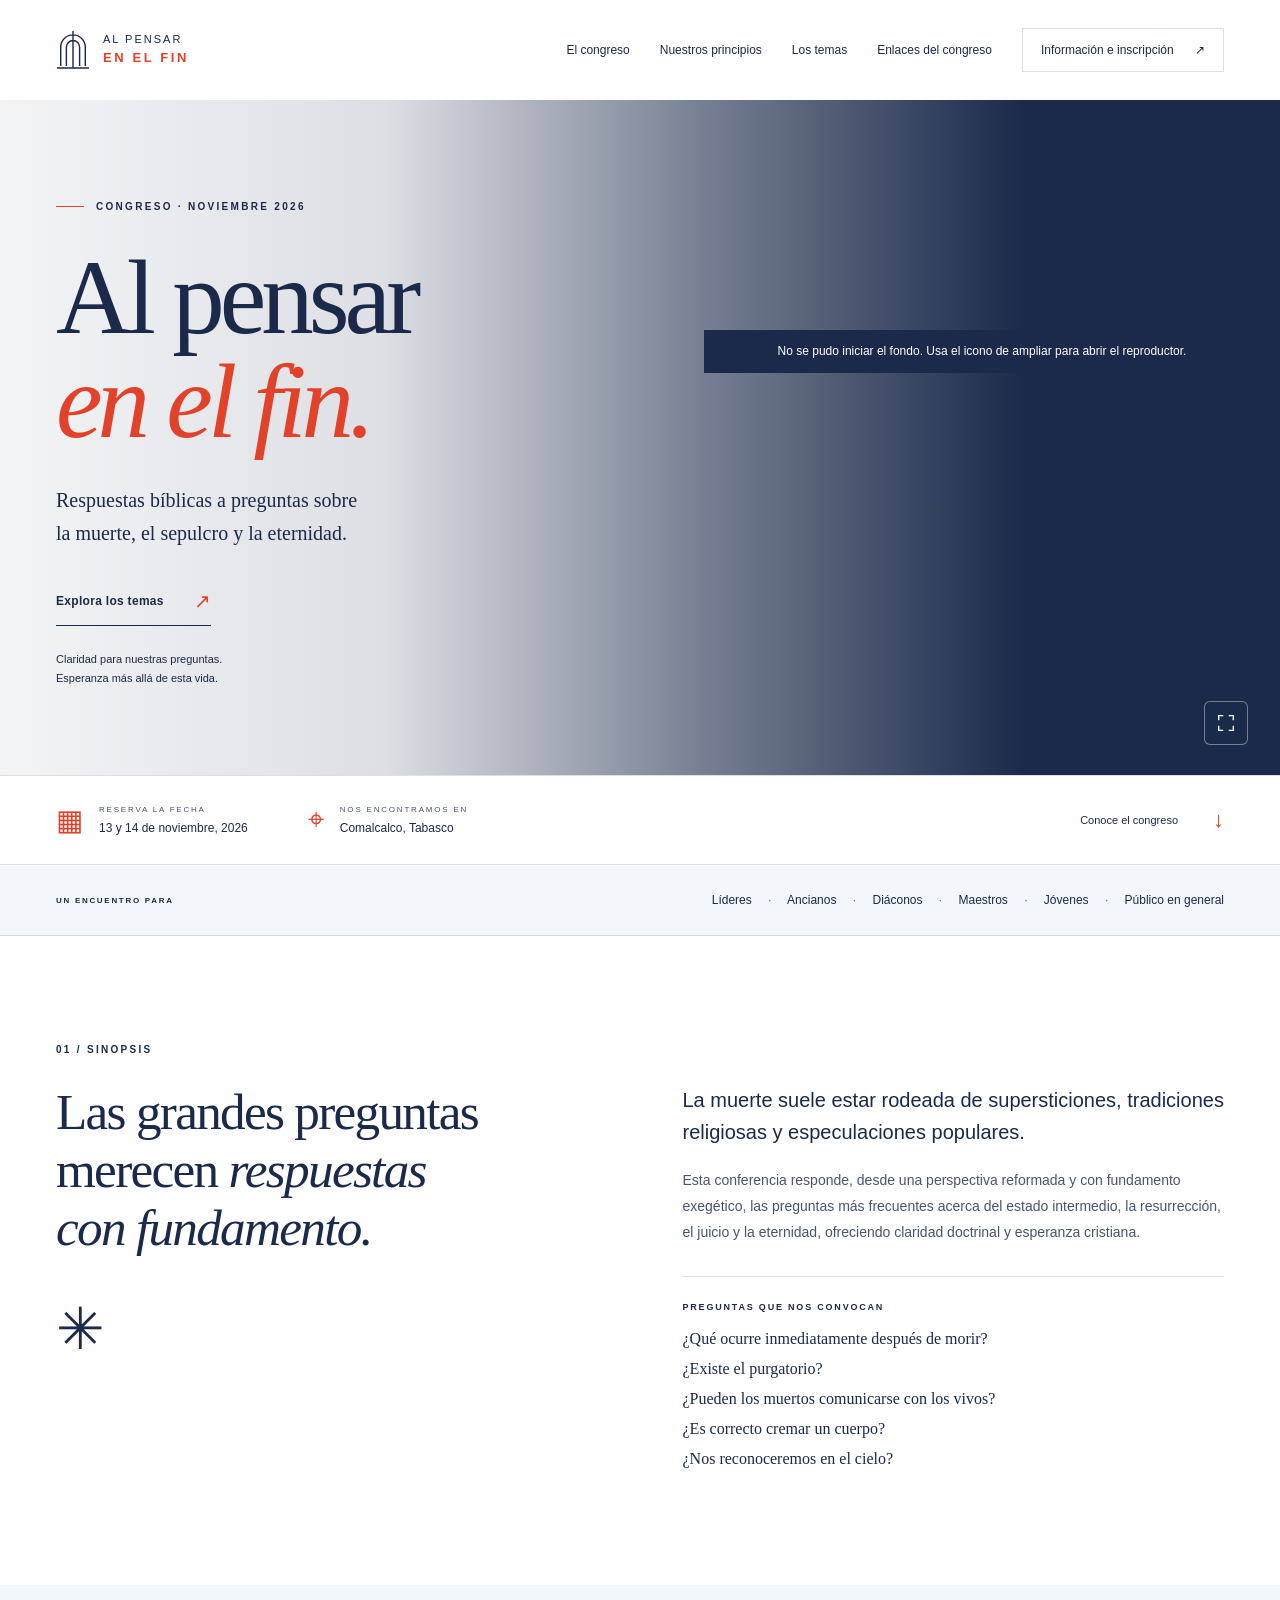
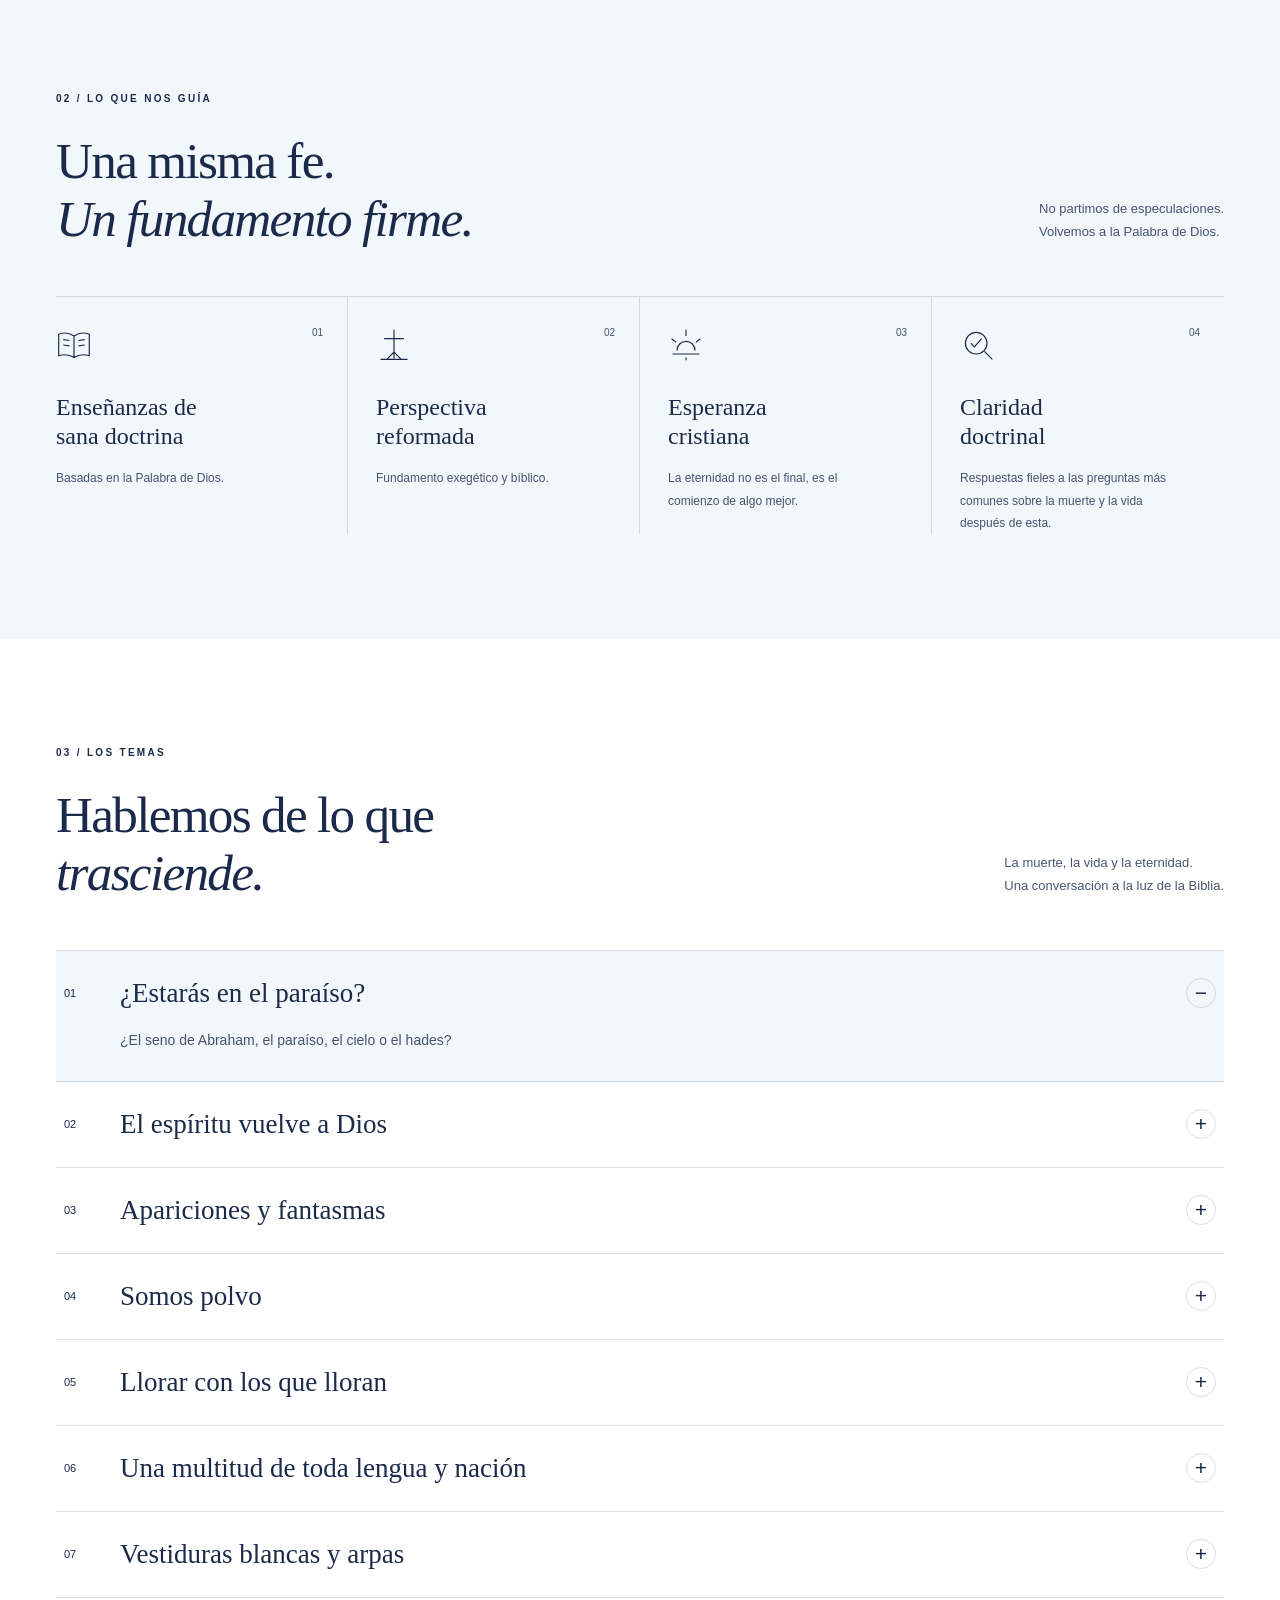
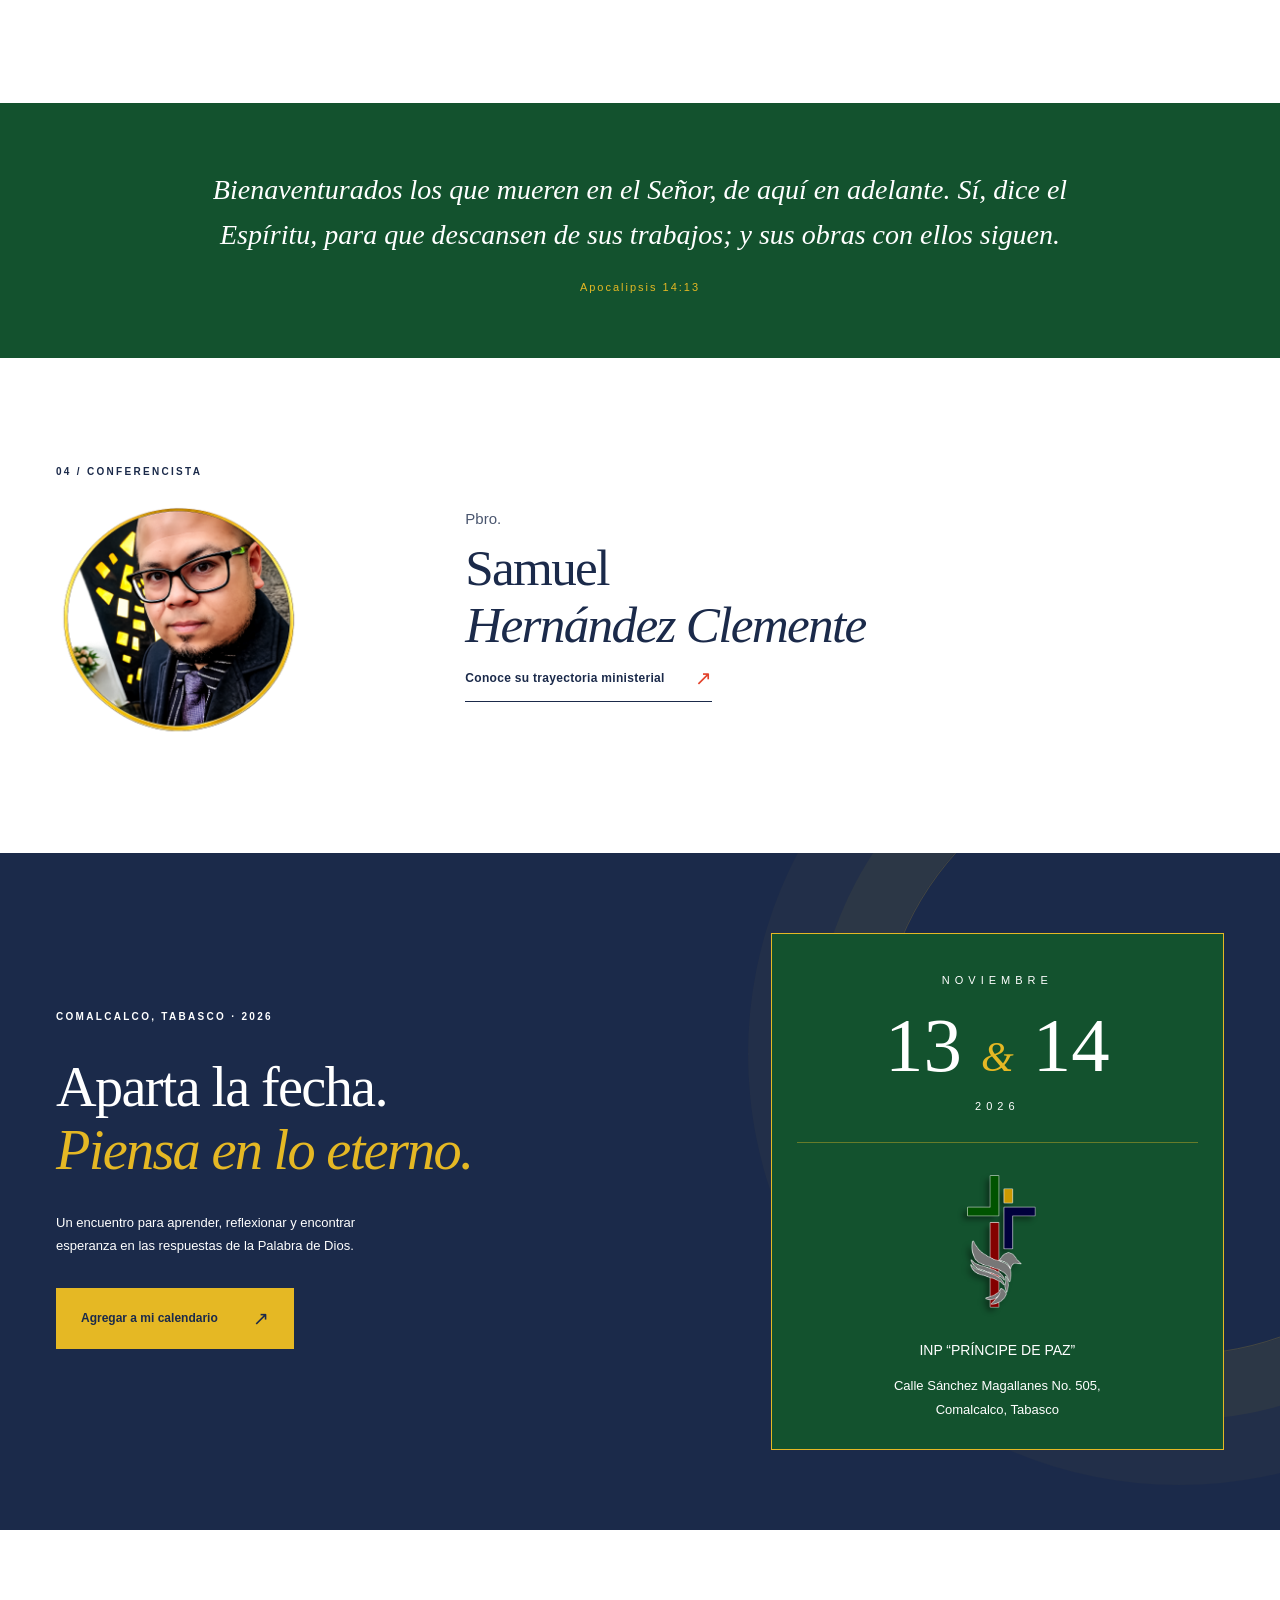
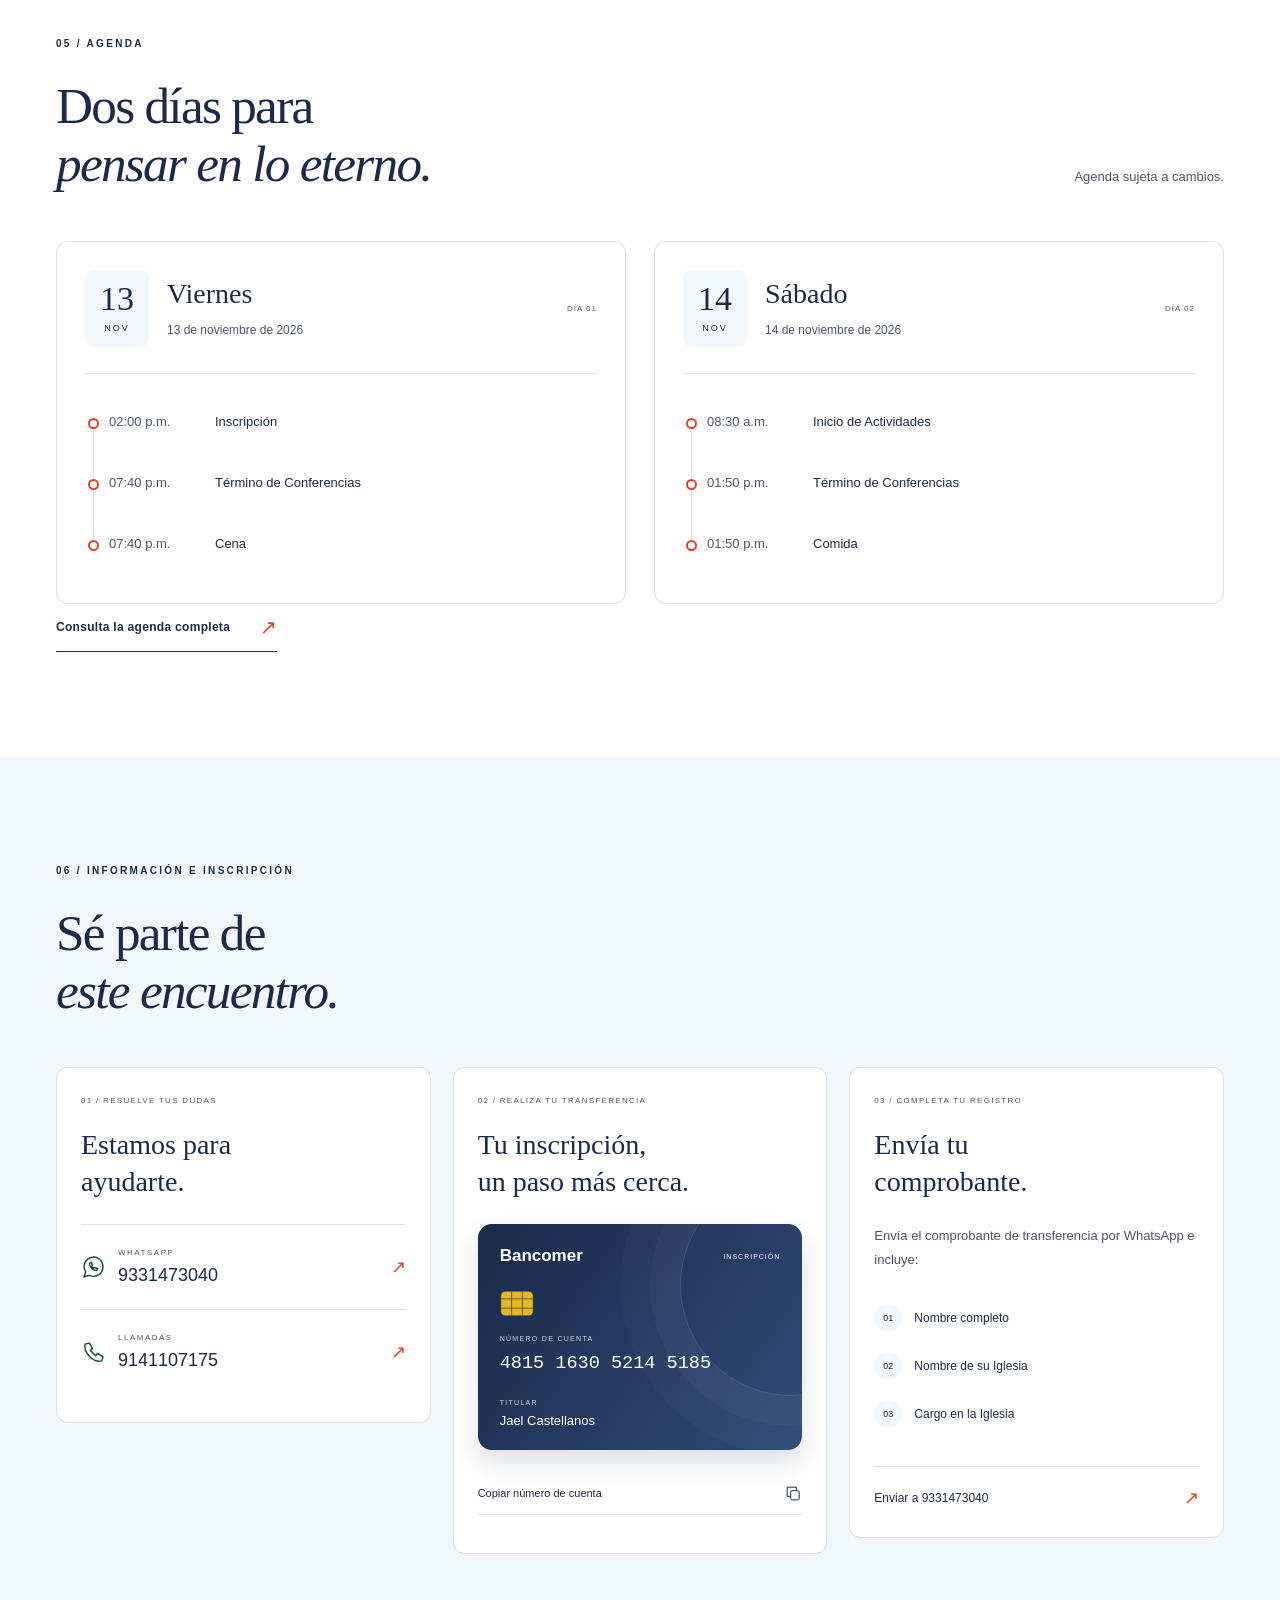
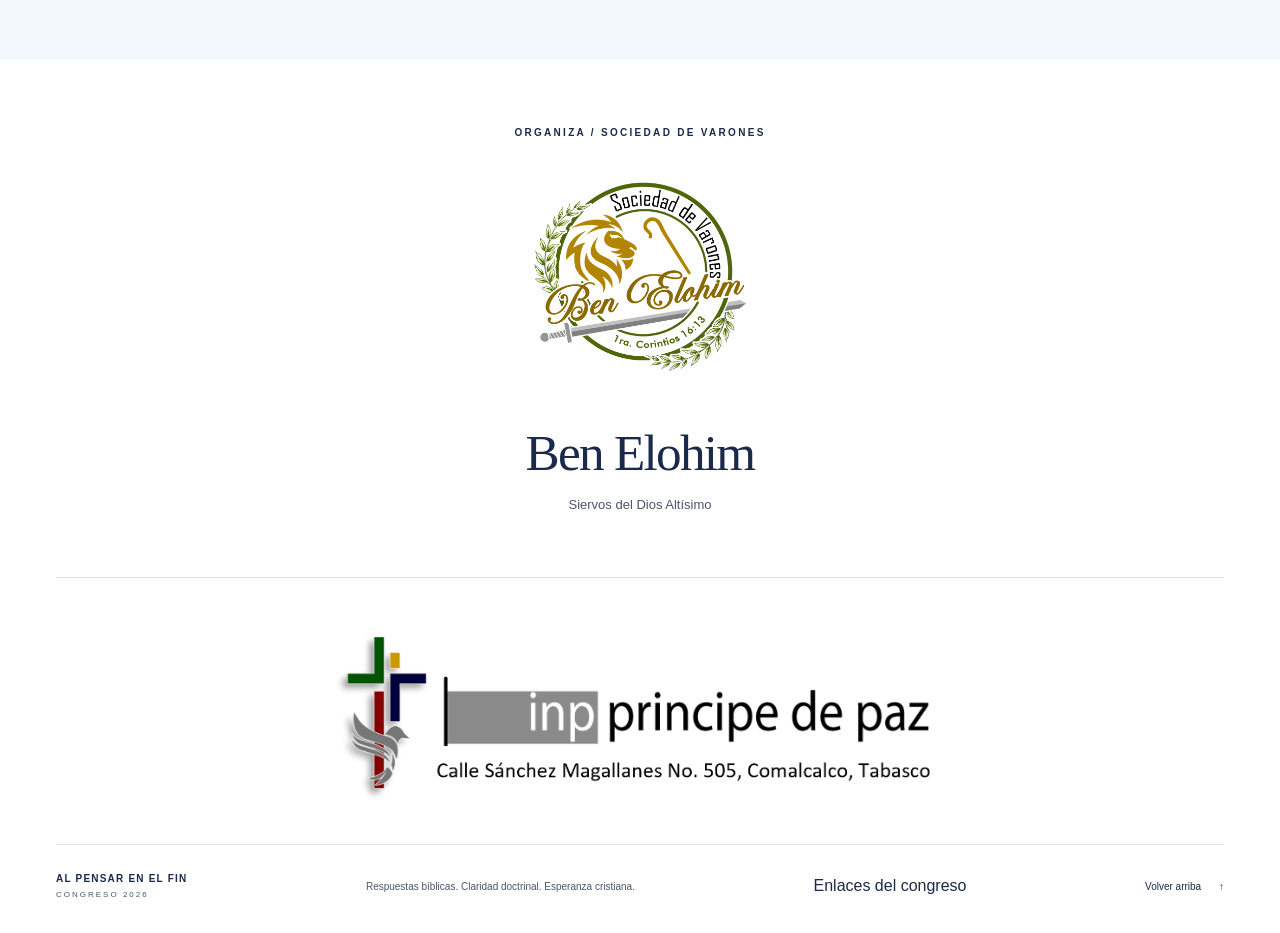
==== commit 8ae7849b: "Added agenda" ====
--- a/index.html
+++ b/index.html
@@ -21,6 +21,7 @@
       <a href="#congreso">El congreso</a>
       <a href="#principios">Nuestros principios</a>
       <a href="#temas">Los temas</a>
+      <a href="enlaces.html">Enlaces del congreso</a>
       <a class="nav-cta" href="#inscripcion">Información e inscripción <span aria-hidden="true">↗</span></a>
     </nav>
   </header>
@@ -106,7 +107,7 @@
 
     <section class="section container speaker-section" id="conferencista" aria-labelledby="speaker-title">
       <div class="speaker-portrait"><p class="eyebrow">04 / CONFERENCISTA</p><img src="img/foto_conferencista.png" alt="Pbro. Samuel Hernández Clemente" width="243" height="231" loading="lazy" decoding="async"></div>
-      <div><p class="speaker-title">Pbro.</p><h2 id="speaker-title">Samuel<br><em>Hernández Clemente</em></h2></div>
+      <div><p class="speaker-title">Pbro.</p><h2 id="speaker-title">Samuel<br><em>Hernández Clemente</em></h2><a class="hero-link" href="cv-ministerial.html">Conoce su trayectoria ministerial <span aria-hidden="true">↗</span></a></div>
     </section>
 
     <section class="event-section" id="encuentro" aria-labelledby="event-title">
@@ -120,16 +121,17 @@
       <div class="section-heading"><div><p class="eyebrow">05 / AGENDA</p><h2 id="agenda-title">Dos días para<br><em>pensar en lo eterno.</em></h2></div><p>Agenda sujeta a cambios.</p></div>
       <div class="agenda-grid">
         <article class="agenda-day"><header class="agenda-header"><span class="agenda-date" aria-hidden="true">13<span>NOV</span></span><h3>Viernes <time datetime="2026-11-13">13 de noviembre de 2026</time></h3><span class="day-tag">DÍA 01</span></header><ul>
-          <li><time datetime="2026-11-13T14:00:00-06:00">02:00 p.m.</time><span>Recepción y Bienvenida</span></li>
+          <li><time datetime="2026-11-13T14:00:00-06:00">02:00 p.m.</time><span>Inscripción</span></li>
           <li><time datetime="2026-11-13T19:40:00-06:00">07:40 p.m.</time><span>Término de Conferencias</span></li>
           <li><time datetime="2026-11-13T19:40:00-06:00">07:40 p.m.</time><span>Cena</span></li>
         </ul></article>
         <article class="agenda-day"><header class="agenda-header"><span class="agenda-date" aria-hidden="true">14<span>NOV</span></span><h3>Sábado <time datetime="2026-11-14">14 de noviembre de 2026</time></h3><span class="day-tag">DÍA 02</span></header><ul>
           <li><time datetime="2026-11-14T08:30:00-06:00">08:30 a.m.</time><span>Inicio de Actividades</span></li>
-          <li><time datetime="2026-11-14T13:40:00-06:00">01:40 p.m.</time><span>Término de Conferencias</span></li>
-          <li><time datetime="2026-11-14T13:40:00-06:00">01:40 p.m.</time><span>Comida</span></li>
+          <li><time datetime="2026-11-14T13:50:00-06:00">01:50 p.m.</time><span>Término de Conferencias</span></li>
+          <li><time datetime="2026-11-14T13:50:00-06:00">01:50 p.m.</time><span>Comida</span></li>
         </ul></article>
       </div>
+      <a class="hero-link" href="agenda.html">Consulta la agenda completa <span aria-hidden="true">↗</span></a>
     </section>
 
     <section class="registration-section" id="inscripcion" aria-labelledby="registration-title">
@@ -172,7 +174,7 @@
   <footer class="site-footer">
     <div class="container">
       <img class="footer-church-logo" src="img/footer_pp.png" alt="Iglesia Nacional Presbiteriana Príncipe de Paz" loading="lazy" decoding="async">
-      <div class="footer-bottom"><a class="footer-brand" href="#inicio">AL PENSAR EN EL FIN<span>CONGRESO 2026</span></a><p>Respuestas bíblicas. Claridad doctrinal. Esperanza cristiana.</p><a href="#inicio">Volver arriba <span aria-hidden="true">↑</span></a></div>
+      <div class="footer-bottom"><a class="footer-brand" href="#inicio">AL PENSAR EN EL FIN<span>CONGRESO 2026</span></a><p>Respuestas bíblicas. Claridad doctrinal. Esperanza cristiana.</p><a href="enlaces.html">Enlaces del congreso</a><a href="#inicio">Volver arriba <span aria-hidden="true">↑</span></a></div>
     </div>
   </footer>
 </body>
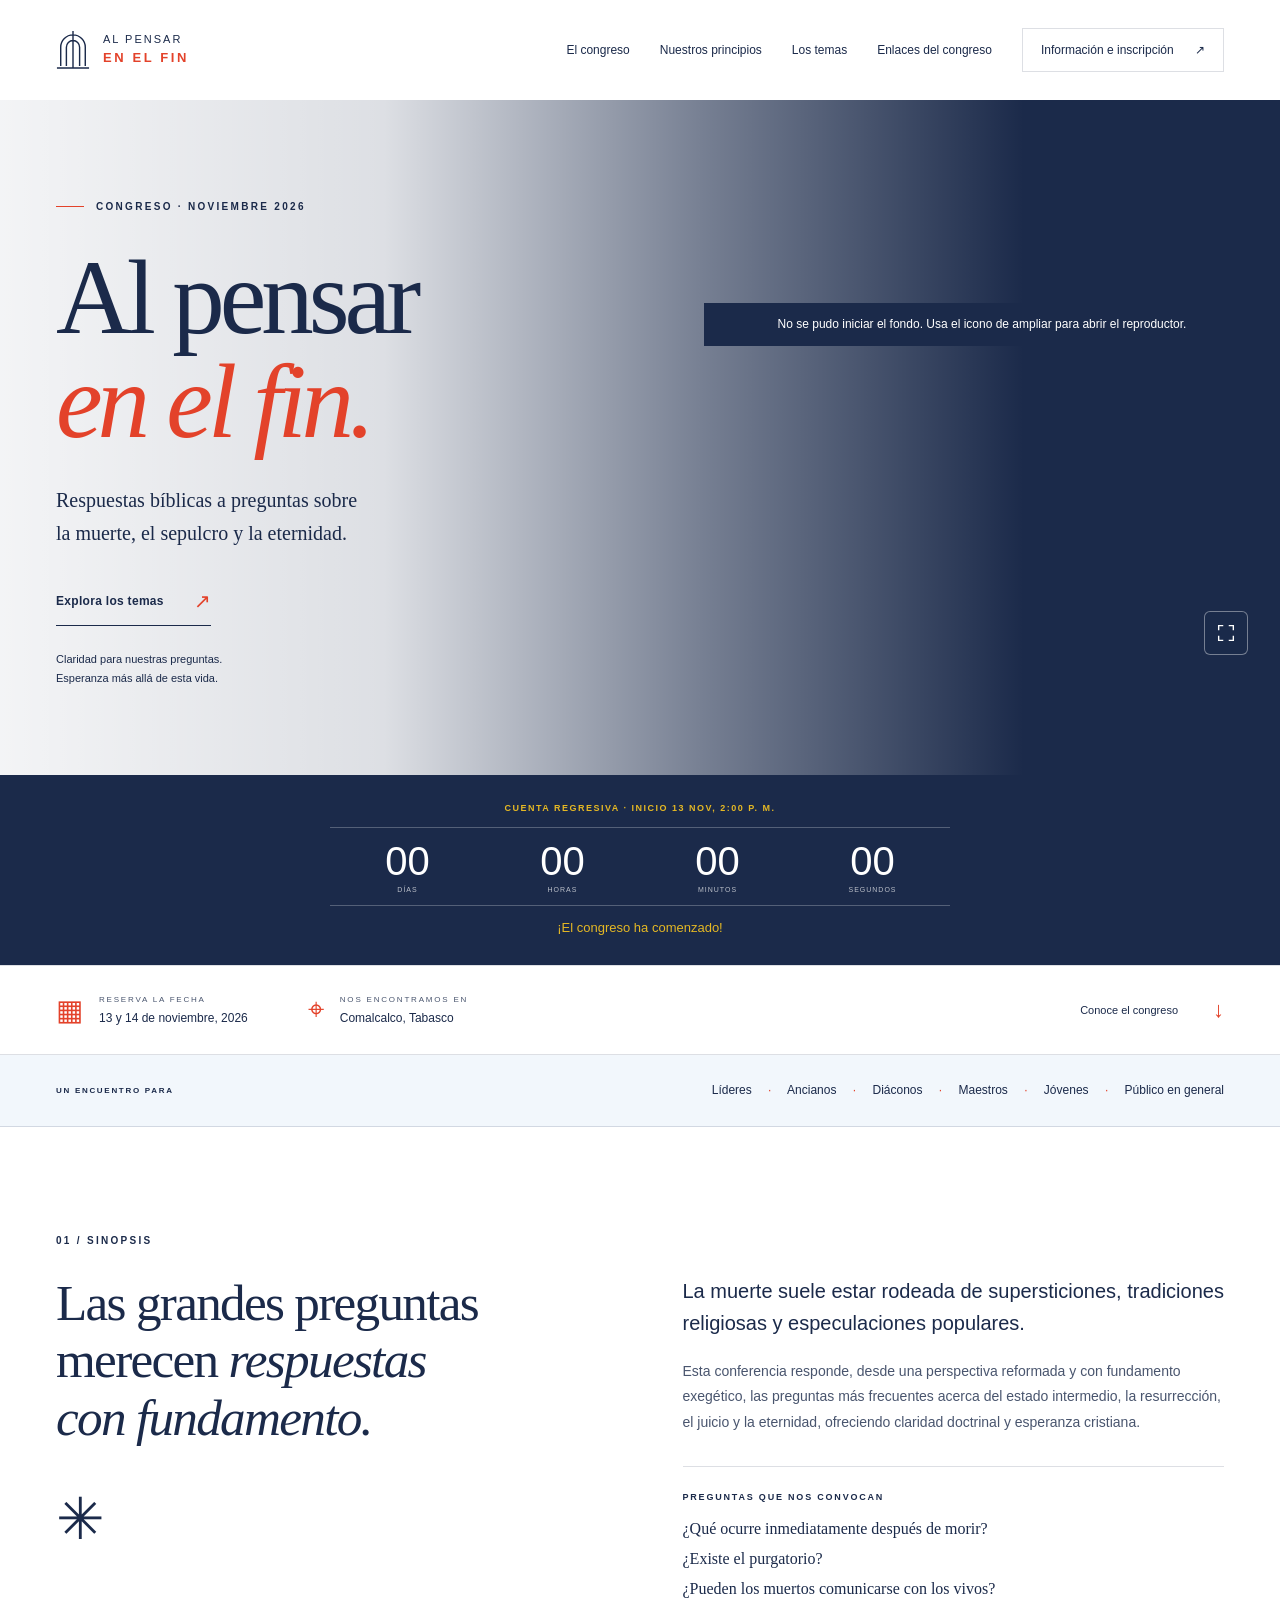
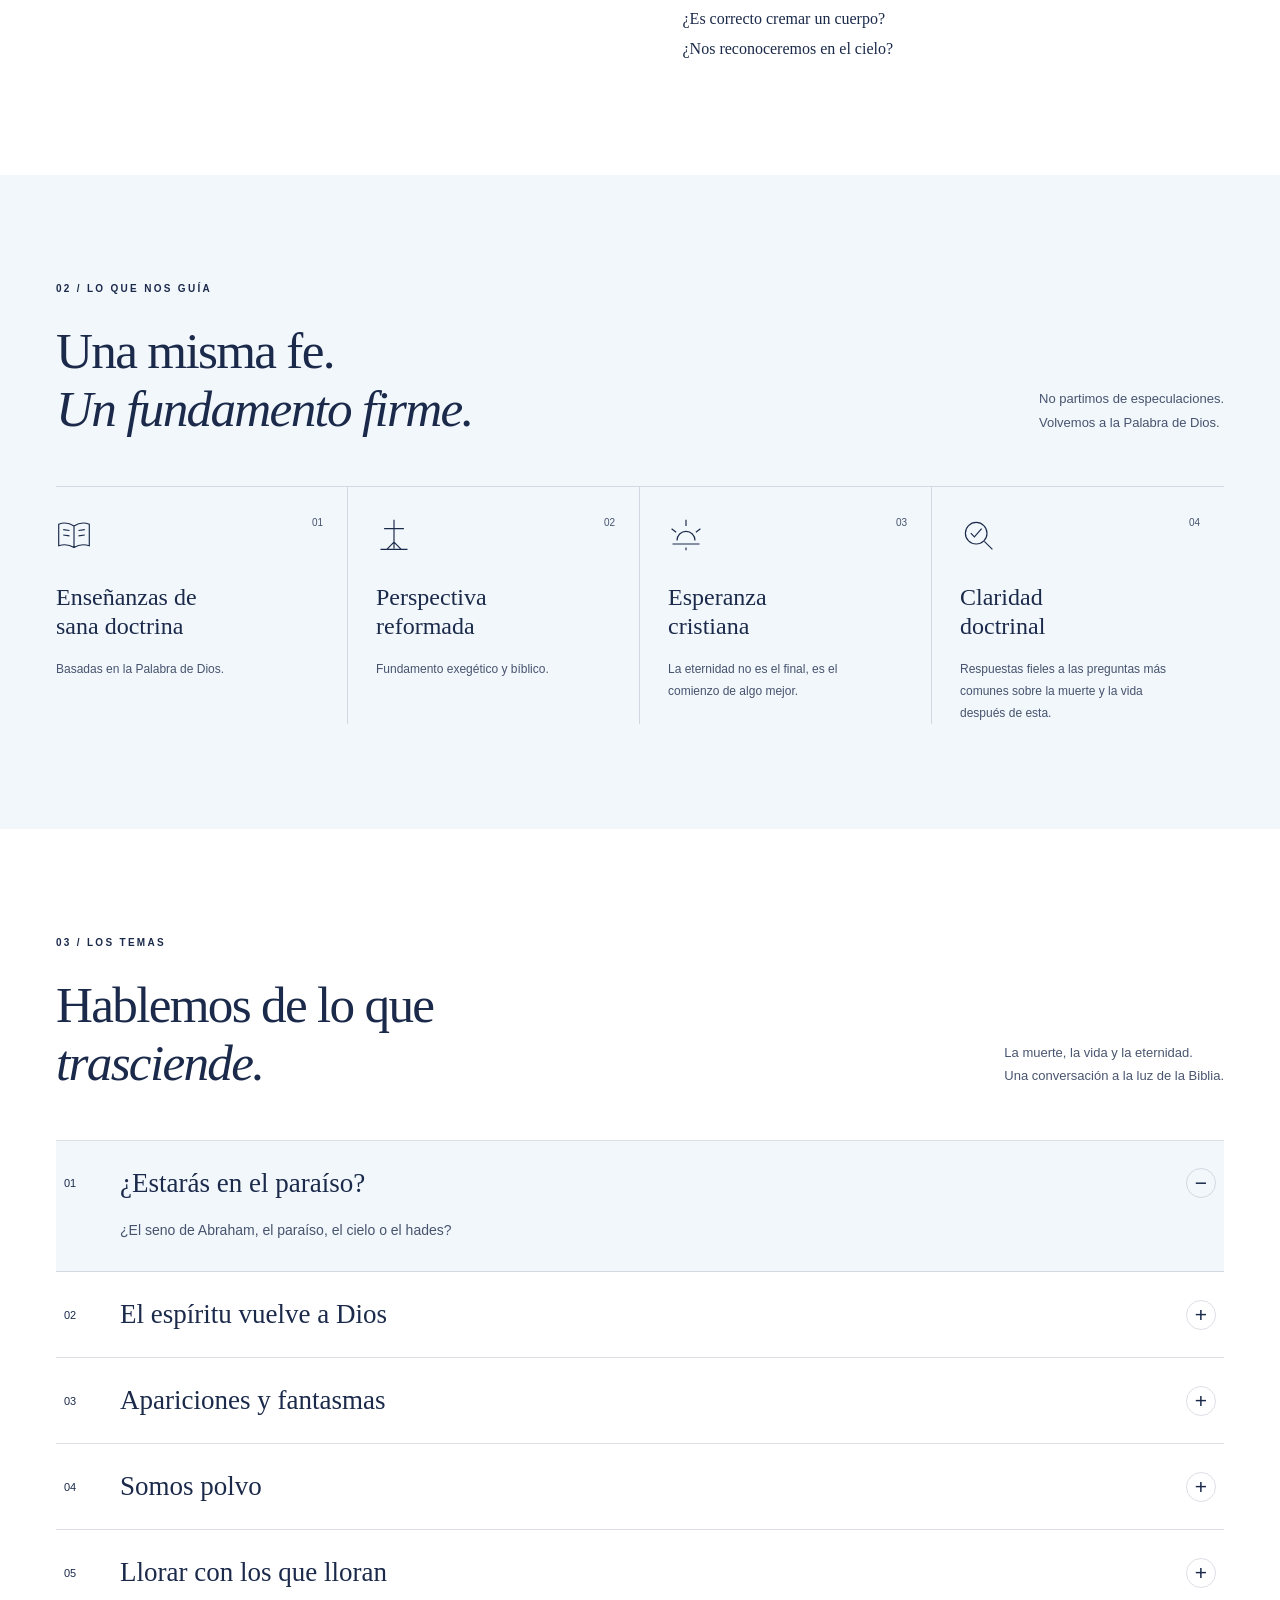
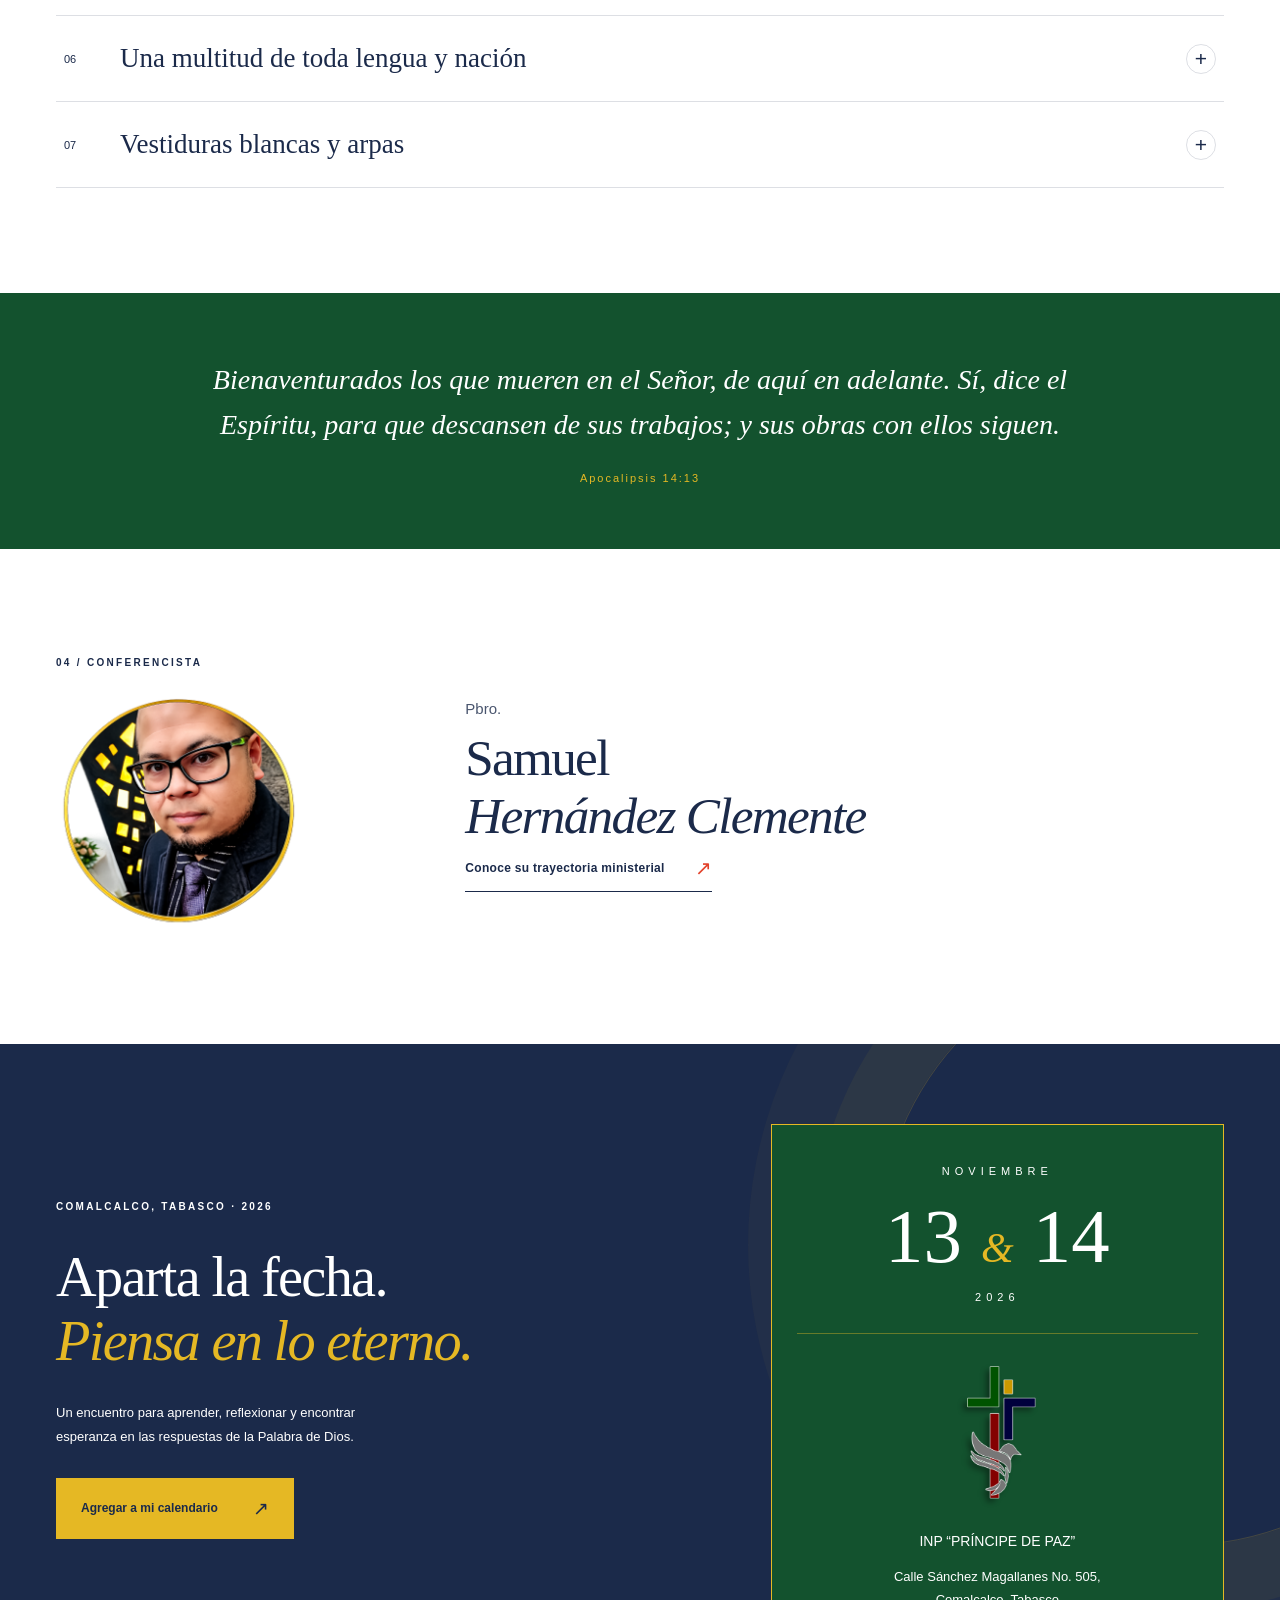
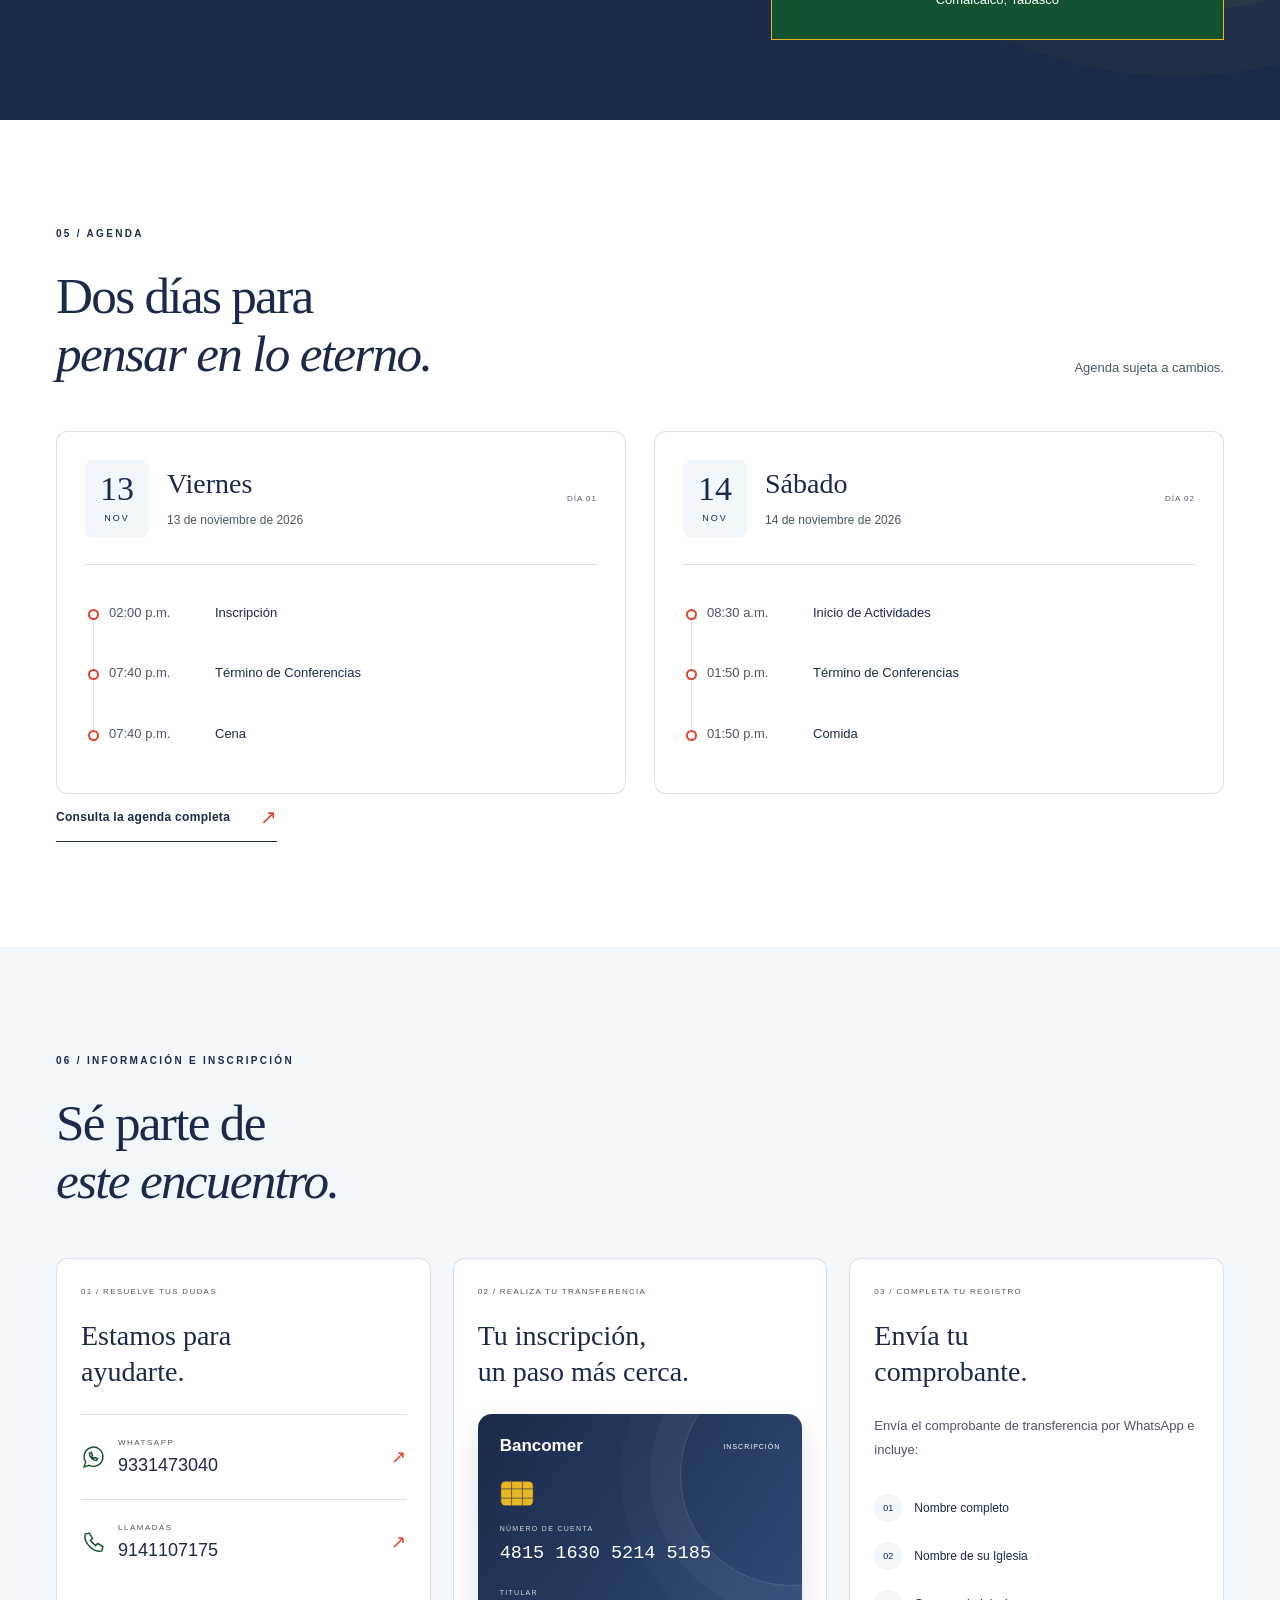
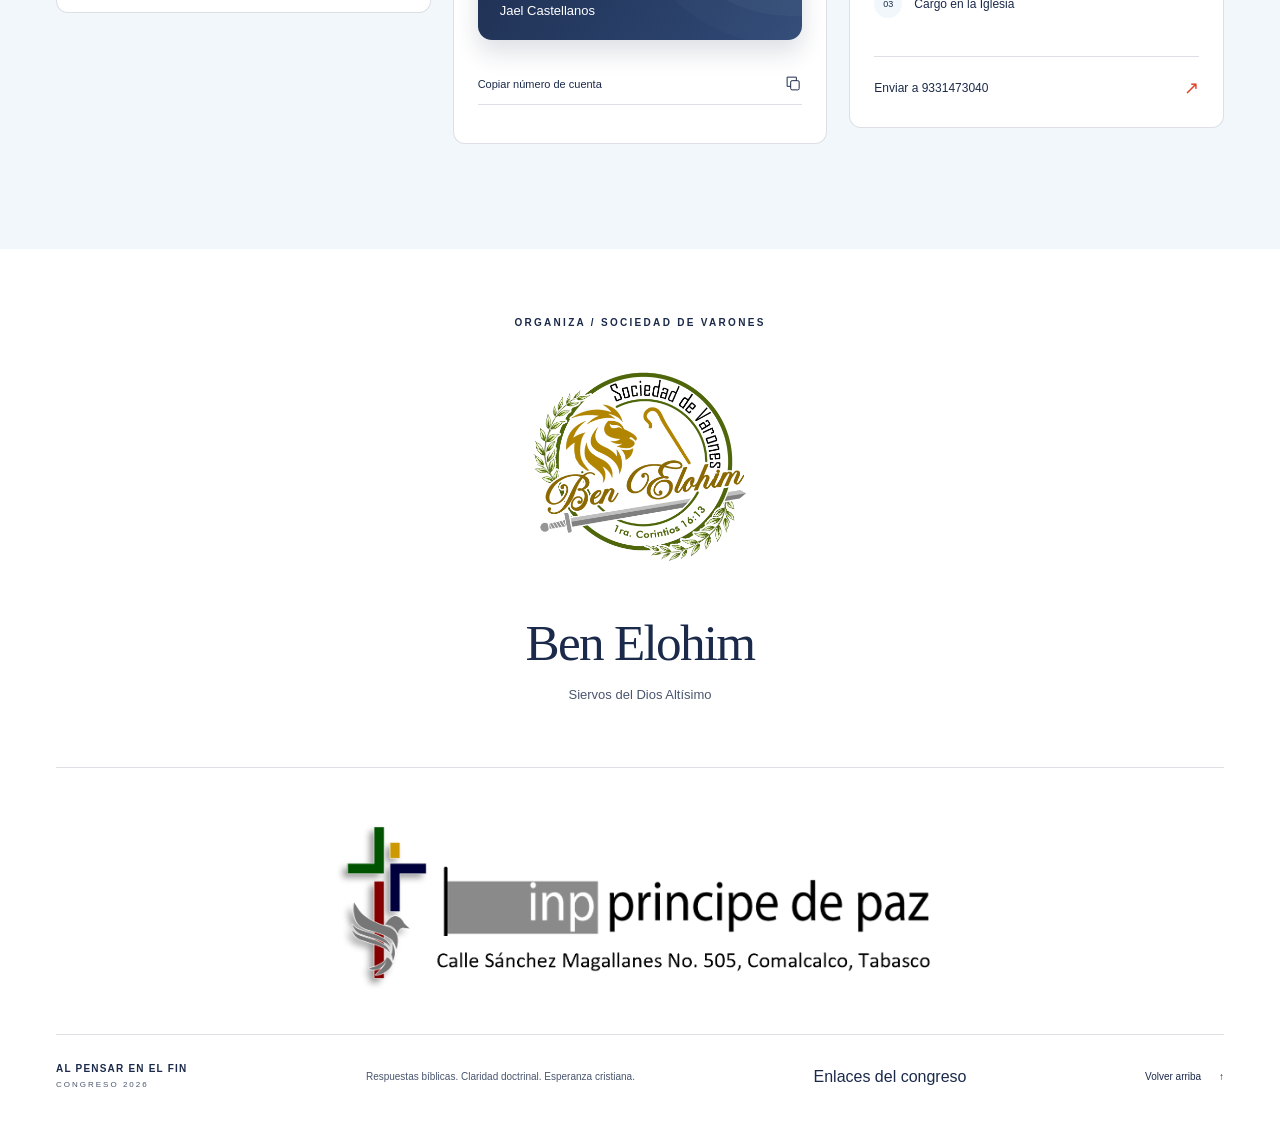
==== commit 9300c8d7: "Added countdown" ====
--- a/index.html
+++ b/index.html
@@ -44,12 +44,15 @@
           </button>
           <p class="video-status" id="background-status" role="status"></p>
         </div>
-      <div class="hero-meta-bar"><div class="hero-meta container">
+    </section>
+    <section class="countdown-section" aria-label="Cuenta regresiva para el congreso">
+      <div class="countdown" id="countdown" data-target="2026-11-13T14:00:00-06:00" role="timer" aria-label="Tiempo restante para el inicio del congreso"><p class="countdown-label">CUENTA REGRESIVA · INICIO 13 NOV, 2:00 P. M.</p><div class="countdown-units"><div><strong data-countdown-days>00</strong><span>DÍAS</span></div><div><strong data-countdown-hours>00</strong><span>HORAS</span></div><div><strong data-countdown-minutes>00</strong><span>MINUTOS</span></div><div><strong data-countdown-seconds>00</strong><span>SEGUNDOS</span></div></div><p class="countdown-message" id="countdown-message" role="status"></p></div>
+    </section>
+    <div class="hero-meta-bar"><div class="hero-meta container">
         <div><span class="meta-icon" aria-hidden="true">▦</span><p><span>RESERVA LA FECHA</span><strong>13 y 14 de noviembre, 2026</strong></p></div>
         <div><span class="meta-icon" aria-hidden="true">⌖</span><p><span>NOS ENCONTRAMOS EN</span><strong>Comalcalco, Tabasco</strong></p></div>
         <a href="#congreso" class="discover">Conoce el congreso <span aria-hidden="true">↓</span></a>
       </div></div>
-    </section>
 
     <div class="audience-strip"><div class="container"><span>UN ENCUENTRO PARA</span><p>Líderes <b>·</b> Ancianos <b>·</b> Diáconos <b>·</b> Maestros <b>·</b> Jóvenes <b>·</b> Público en general</p></div></div>
 
--- a/styles.css
+++ b/styles.css
@@ -134,6 +134,21 @@
 .event-copy h2 { font-size: clamp(40px, 4.4vw, 60px); }
 .event-copy h2 em { color: var(--gold); }
 .event-copy > p:not(.eyebrow):not(.calendar-status) { color: var(--paper); font-size: 13px; line-height: 1.8; margin-bottom: 30px; }
+.countdown { margin: 0 0 28px; }
+.countdown-label { color: var(--gold); font-size: 9px; font-weight: 600; letter-spacing: 1.5px; line-height: 1.6; margin-bottom: 12px; }
+.countdown-units { display: grid; grid-template-columns: repeat(4, minmax(0, 1fr)); max-width: 430px; border-block: 1px solid #ffffff40; }
+.countdown-units > div { display: grid; gap: 5px; padding: 13px 10px 12px 0; }
+.countdown-units strong { font: 400 30px/1 Georgia, "Times New Roman", serif; font-variant-numeric: tabular-nums; color: var(--paper); }
+.countdown-units span { color: #ffffffb3; font-size: 7px; letter-spacing: 1px; }
+.countdown-message { color: var(--gold); font-size: 13px; line-height: 1.6; margin: 0; }
+.countdown-message:empty { display: none; }
+.countdown-section { padding: 26px 20px; background: var(--space); color: var(--paper); }
+.countdown-section .countdown { width: min(100%, 620px); margin: 0 auto; }
+.countdown-section .countdown-label { text-align: center; }
+.countdown-section .countdown-units { max-width: none; }
+.countdown-section .countdown-units > div { justify-items: center; padding-inline: 6px; }
+.countdown-section .countdown-units strong { font: 400 40px/1 Impact, Haettenschweiler, "Arial Narrow Bold", sans-serif; }
+.countdown-section .countdown-message { margin-top: 12px; text-align: center; }
 .calendar-status { font-size: 11px; color: var(--paper); margin: 12px 0 0; min-height: 15px; }
 .date-card { text-align: center; padding: 40px 25px 28px; border: 1px solid var(--gold); background: var(--green); }
 .date-card > span { display: block; font-size: 11px; letter-spacing: 5px; color: var(--paper); }
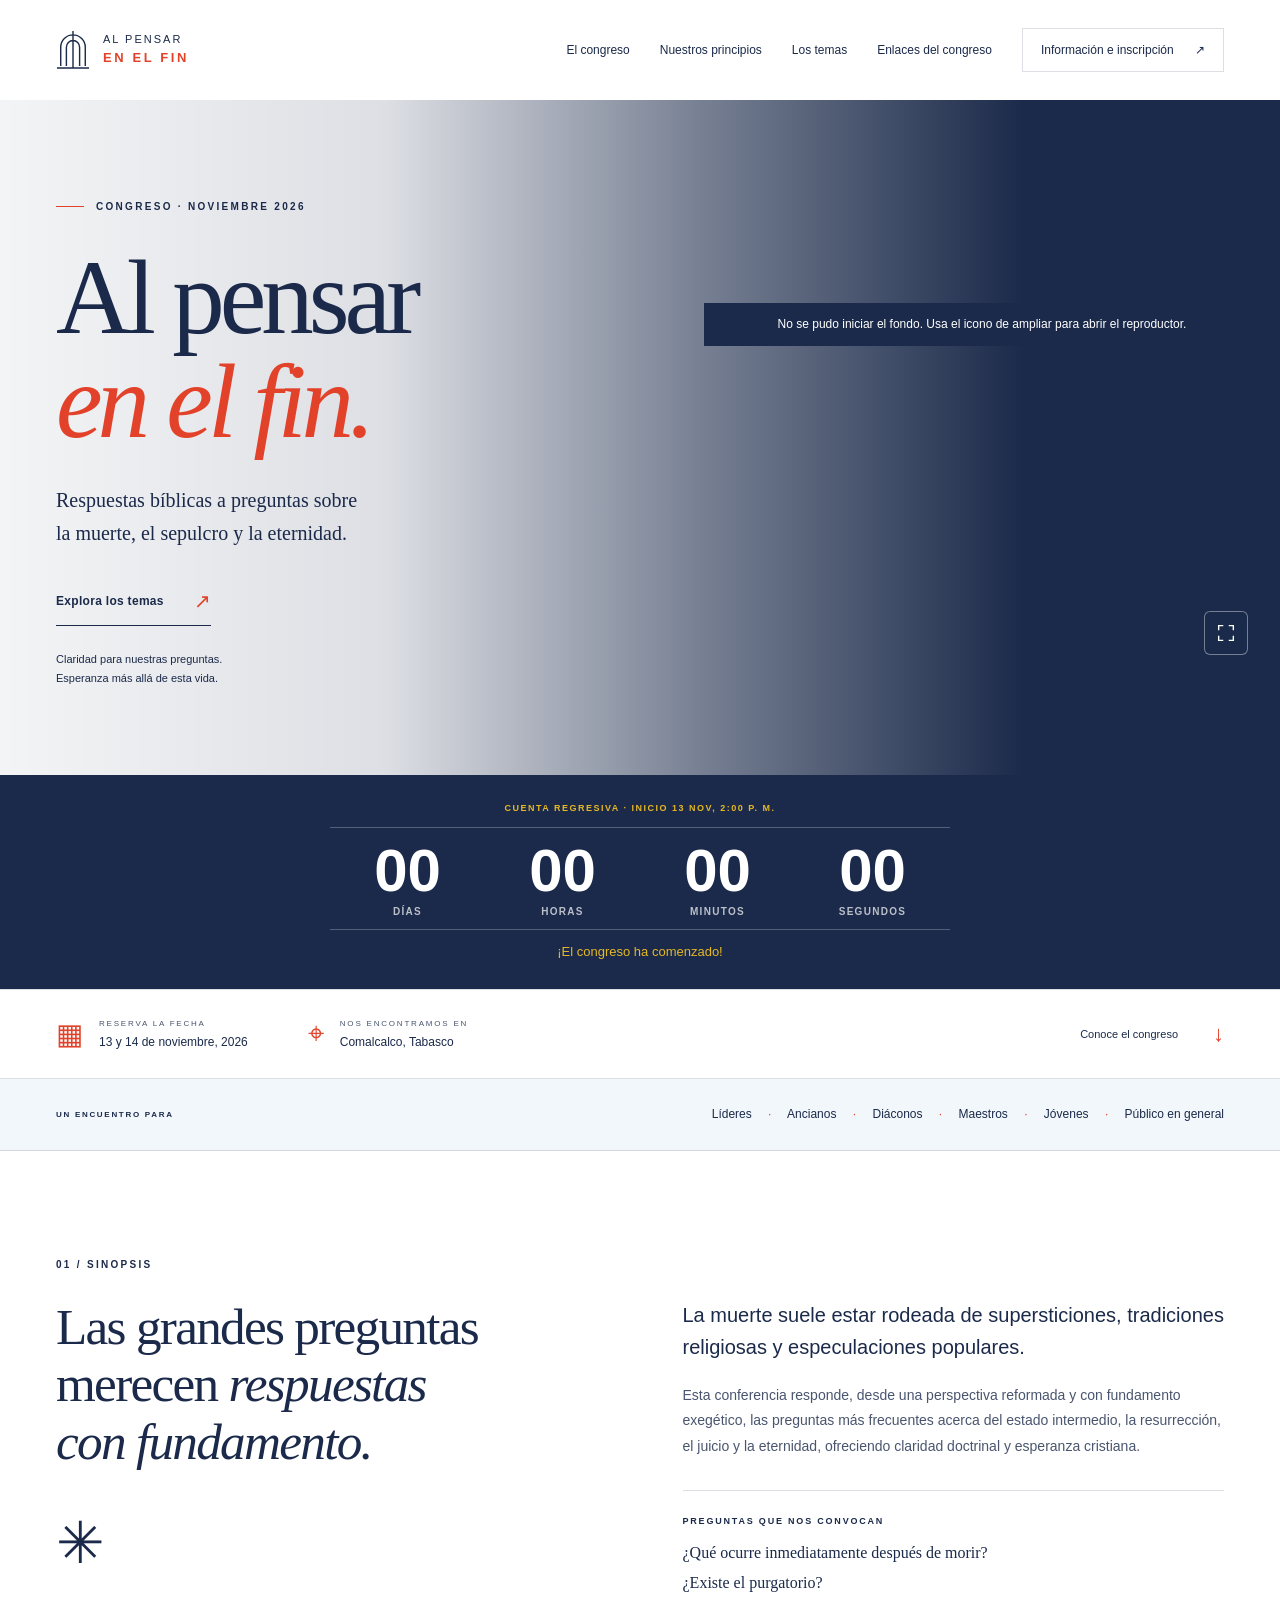
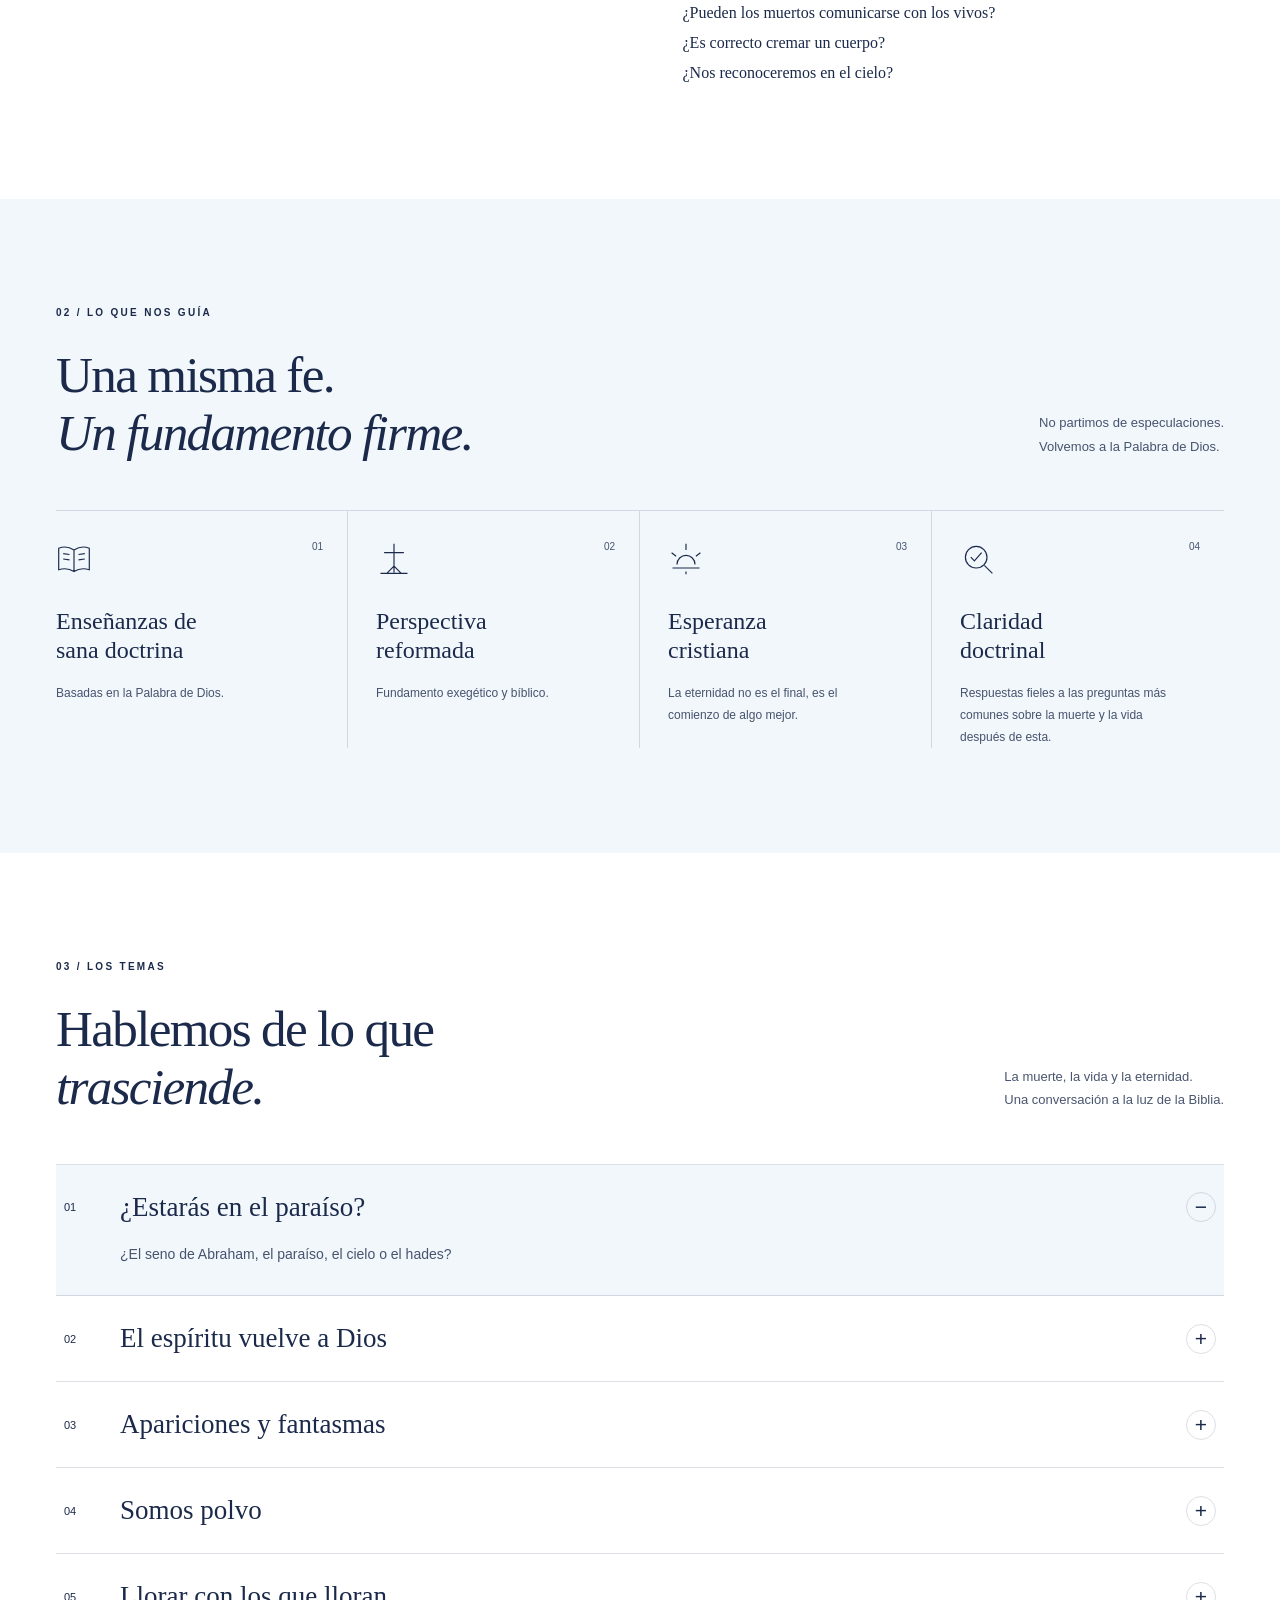
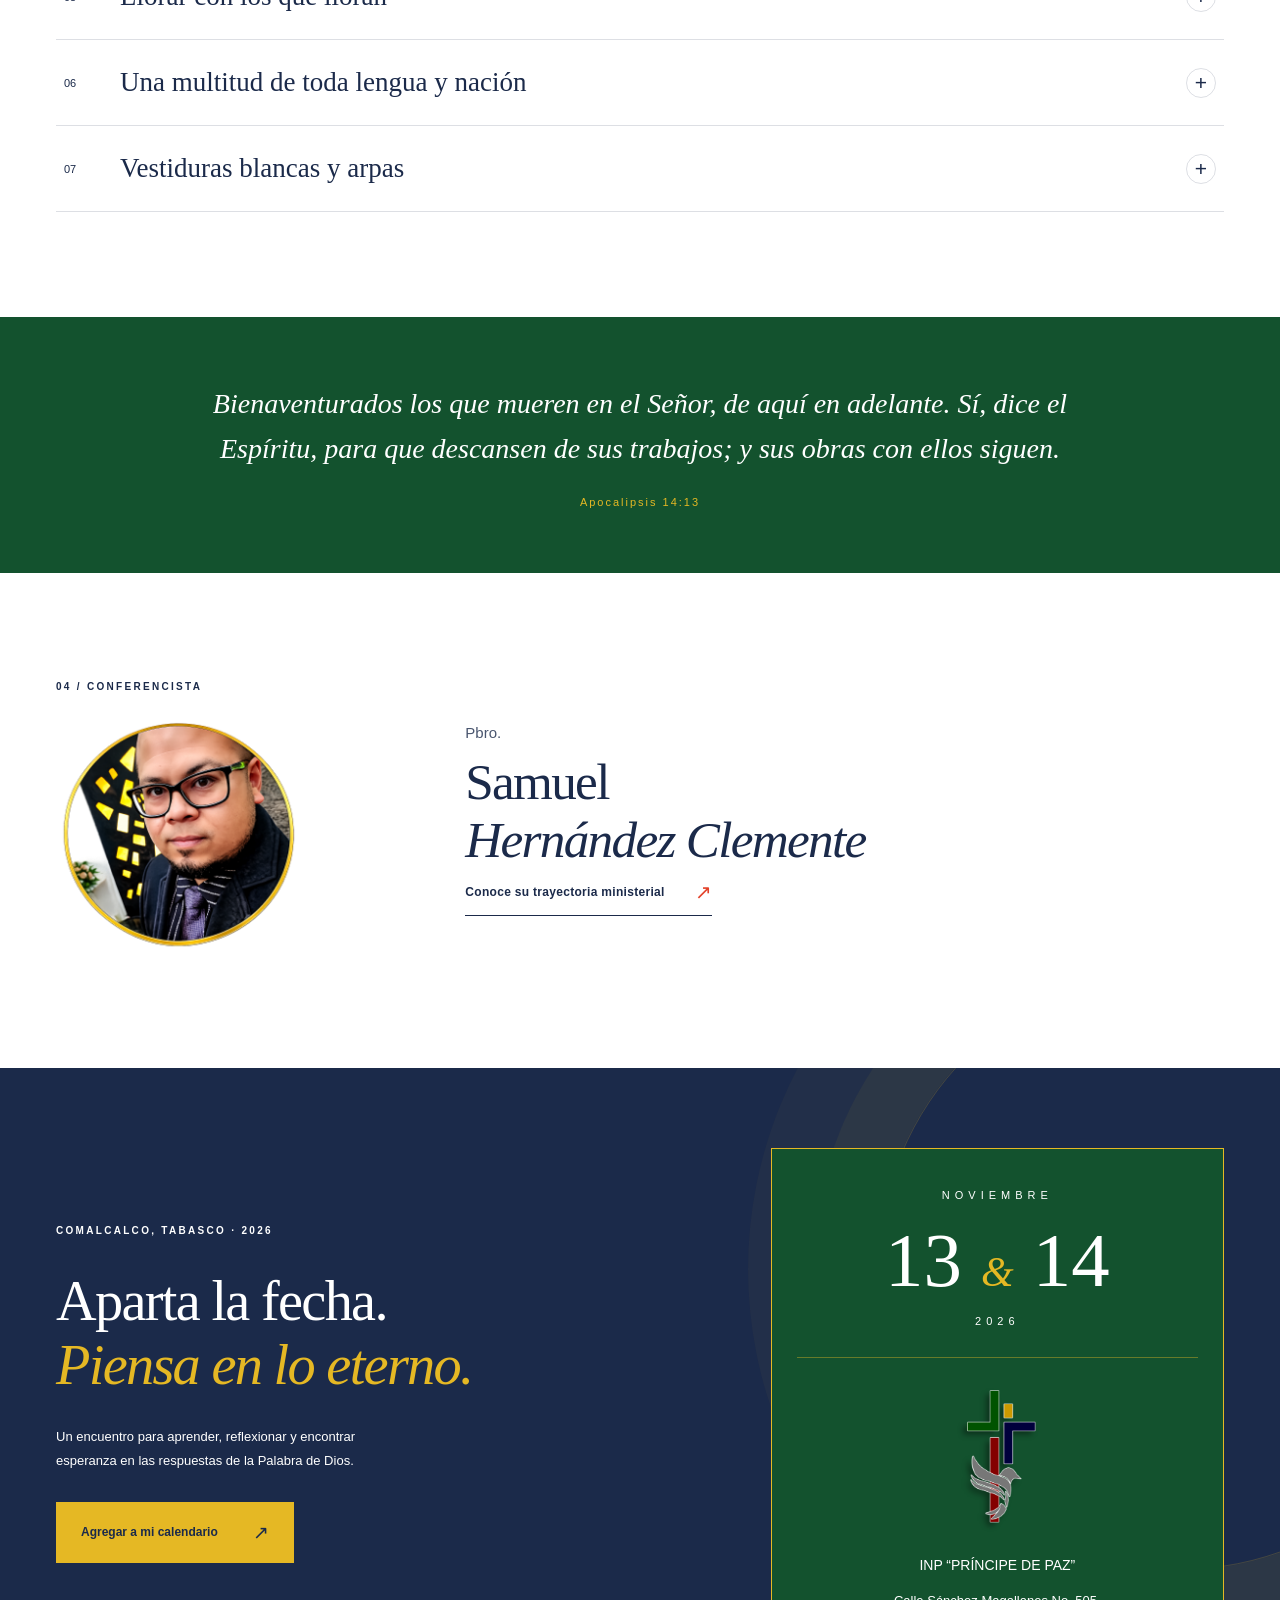
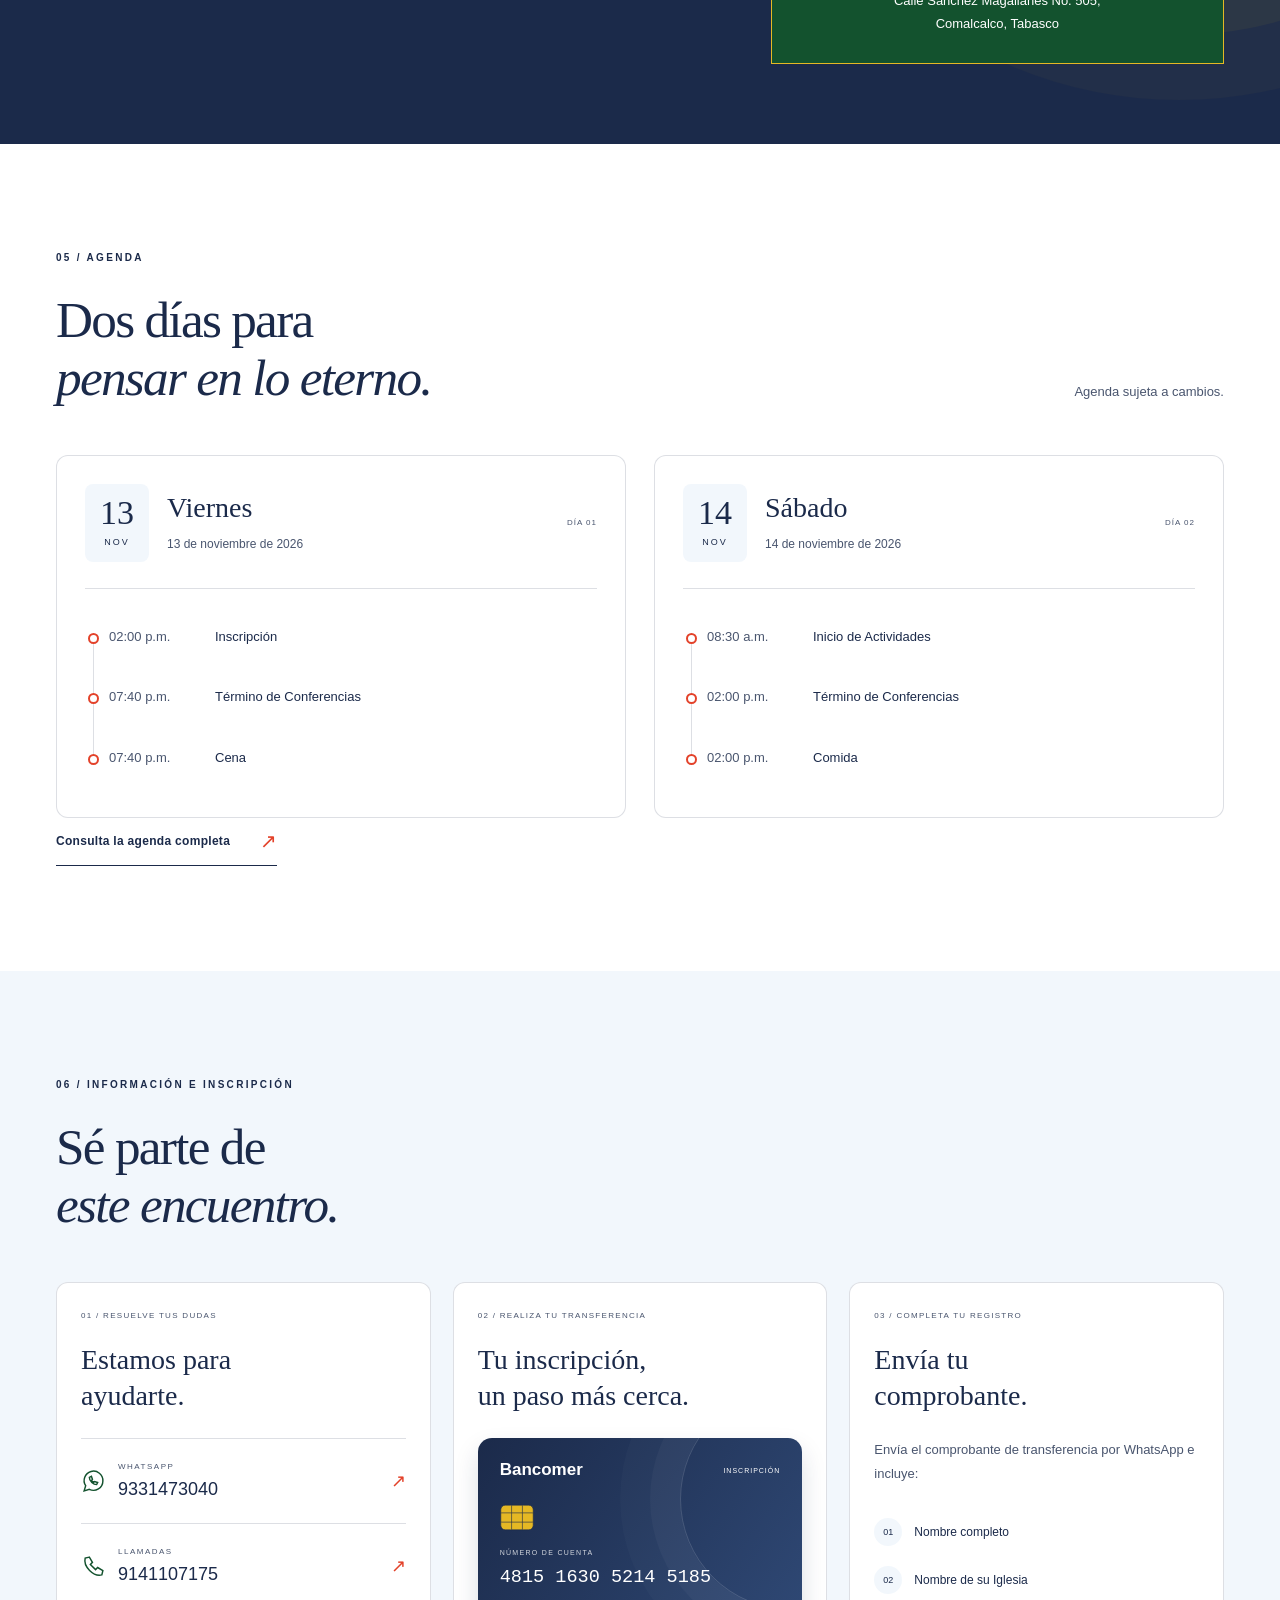
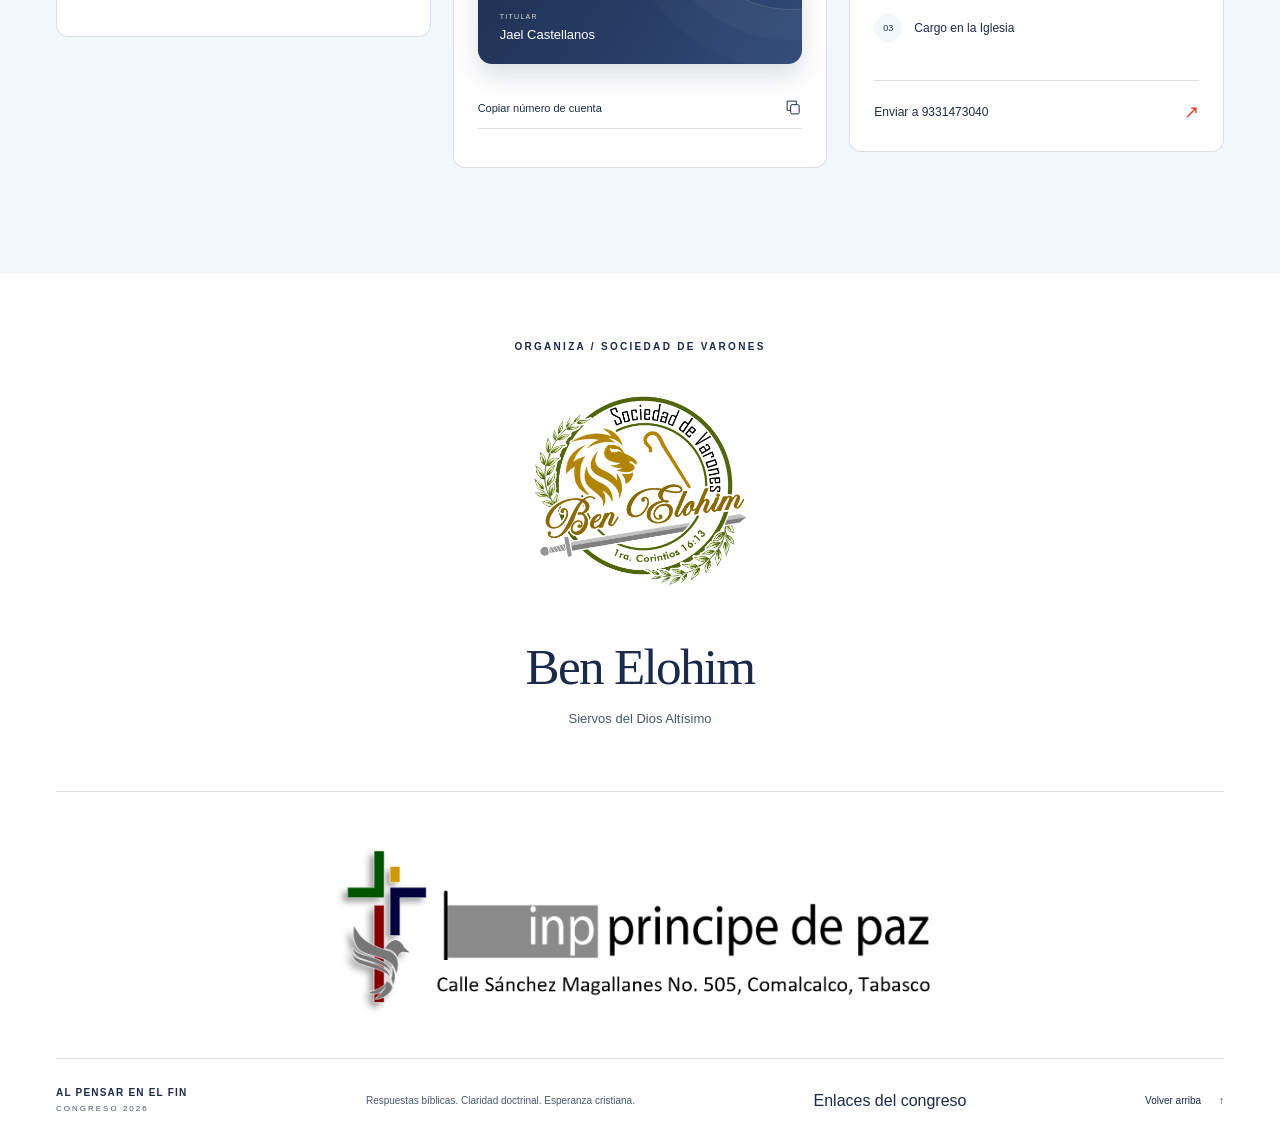
==== commit aeae76c7: "Added changes to program and information" ====
--- a/index.html
+++ b/index.html
@@ -130,8 +130,8 @@
         </ul></article>
         <article class="agenda-day"><header class="agenda-header"><span class="agenda-date" aria-hidden="true">14<span>NOV</span></span><h3>Sábado <time datetime="2026-11-14">14 de noviembre de 2026</time></h3><span class="day-tag">DÍA 02</span></header><ul>
           <li><time datetime="2026-11-14T08:30:00-06:00">08:30 a.m.</time><span>Inicio de Actividades</span></li>
-          <li><time datetime="2026-11-14T13:50:00-06:00">01:50 p.m.</time><span>Término de Conferencias</span></li>
-          <li><time datetime="2026-11-14T13:50:00-06:00">01:50 p.m.</time><span>Comida</span></li>
+          <li><time datetime="2026-11-14T14:00:00-06:00">02:00 p.m.</time><span>Término de Conferencias</span></li>
+          <li><time datetime="2026-11-14T14:00:00-06:00">02:00 p.m.</time><span>Comida</span></li>
         </ul></article>
       </div>
       <a class="hero-link" href="agenda.html">Consulta la agenda completa <span aria-hidden="true">↗</span></a>
--- a/styles.css
+++ b/styles.css
@@ -138,8 +138,8 @@
 .countdown-label { color: var(--gold); font-size: 9px; font-weight: 600; letter-spacing: 1.5px; line-height: 1.6; margin-bottom: 12px; }
 .countdown-units { display: grid; grid-template-columns: repeat(4, minmax(0, 1fr)); max-width: 430px; border-block: 1px solid #ffffff40; }
 .countdown-units > div { display: grid; gap: 5px; padding: 13px 10px 12px 0; }
-.countdown-units strong { font: 400 30px/1 Georgia, "Times New Roman", serif; font-variant-numeric: tabular-nums; color: var(--paper); }
-.countdown-units span { color: #ffffffb3; font-size: 7px; letter-spacing: 1px; }
+.countdown-units strong { font: 800 44px/1 Georgia, "Times New Roman", serif; font-variant-numeric: tabular-nums; color: var(--paper); }
+.countdown-units span { color: #ffffffb3; font-size: 9px; letter-spacing: 1.1px; font-weight: 800; }
 .countdown-message { color: var(--gold); font-size: 13px; line-height: 1.6; margin: 0; }
 .countdown-message:empty { display: none; }
 .countdown-section { padding: 26px 20px; background: var(--space); color: var(--paper); }
@@ -147,7 +147,8 @@
 .countdown-section .countdown-label { text-align: center; }
 .countdown-section .countdown-units { max-width: none; }
 .countdown-section .countdown-units > div { justify-items: center; padding-inline: 6px; }
-.countdown-section .countdown-units strong { font: 400 40px/1 Impact, Haettenschweiler, "Arial Narrow Bold", sans-serif; }
+.countdown-section .countdown-units strong { font: 900 60px/1 Impact, Haettenschweiler, "Arial Narrow Bold", sans-serif; }
+.countdown-section .countdown-units span { font-size: 10px; letter-spacing: 1.3px; font-weight: 900; }
 .countdown-section .countdown-message { margin-top: 12px; text-align: center; }
 .calendar-status { font-size: 11px; color: var(--paper); margin: 12px 0 0; min-height: 15px; }
 .date-card { text-align: center; padding: 40px 25px 28px; border: 1px solid var(--gold); background: var(--green); }
